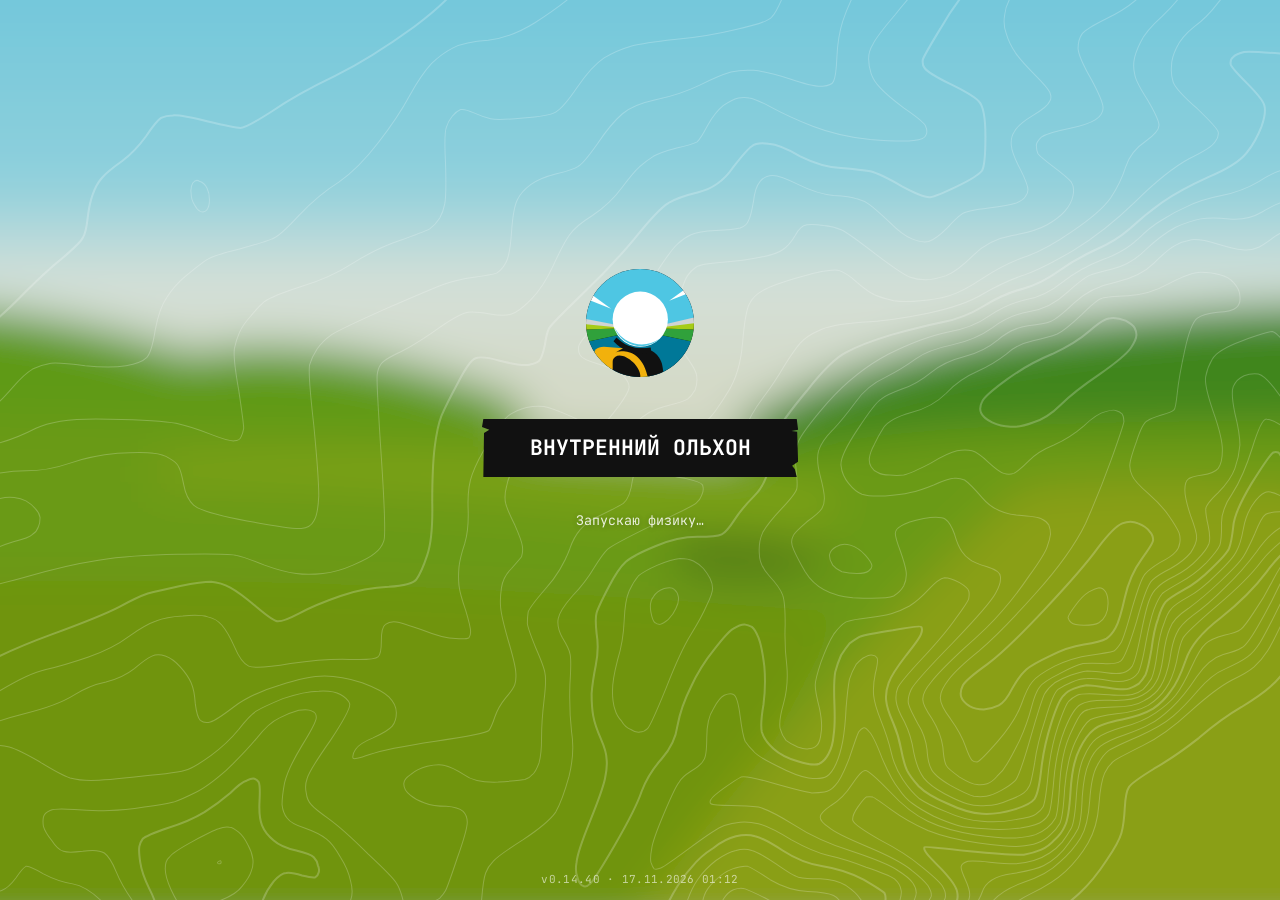
==== index.html @ 517aee53 "Сайт v0.14.40 · 17.11.2026 01:12" ====
<!DOCTYPE html>
<html lang="ru">
  <head>
    <meta charset="UTF-8" />
    <meta name="viewport" content="width=device-width, initial-scale=1.0, interactive-widget=resizes-content" />
    <title>Внутренний Ольхон</title>
    <link rel="icon" type="image/svg+xml" href="favicon.svg" />
    <link rel="manifest" href="manifest.webmanifest" />
    <link rel="apple-touch-icon" href="icons/apple-touch-icon.png" />
    <meta name="theme-color" content="#1d2a33" />
    <meta name="apple-mobile-web-app-capable" content="yes" />
    <meta name="mobile-web-app-capable" content="yes" />
    <meta name="apple-mobile-web-app-title" content="Ольхон" />
    <script type="module" crossorigin src="./assets/main-BEWv9wo5.js"></script>
    <link rel="modulepreload" crossorigin href="./assets/modulepreload-polyfill-P2Xu9kJm.js">
    <link rel="modulepreload" crossorigin href="./assets/achievements-QhnaVHcl.js">
    <link rel="modulepreload" crossorigin href="./assets/places-BtUYGuw1.js">
    <link rel="stylesheet" crossorigin href="./assets/main-DKCCTfl0.css">
  </head>
  <body>
    <div id="app"></div>
    <div id="rotate-note"><div class="phone"></div><div class="to-land">Поверните телефон</div><div class="to-port">Поверните телефон вертикально —<br>так удобнее писать<small>или коснитесь экрана, чтобы закрыть переписку</small></div></div>
    <div id="mobile-note"><div>Привет! Прости, эта история не помещается на экране телефона. Нужен компьютер.</div></div>

    <div id="labels"></div>

    <div id="hud-clock" class="panel" title="Время на острове — щелчок или T: +1 час"></div>
    <div id="hud-wind" class="panel"><span class="arr">➤</span><span class="txt"></span></div>
    <div id="hud-pois" class="panel"></div>
    <div id="hud-hint"></div>
    <div id="toast"></div>
    <canvas id="minimap" title="Миникарта: вверху — куда смотрит камера, треугольники — точки интереса. Клик — большая карта"></canvas>
    <div id="schedule">
      <div class="panel sheet">
        <button class="close" aria-label="Закрыть">×</button>
        <h2>Паром «Ольхонские ворота»</h2>
        <div class="sub">Переправа МРС (Сахюрта) — остров Ольхон</div>
        <div class="body"></div>
      </div>
    </div>
    <div id="buttons">
      <button id="btn-settings" class="round" data-tip="Настройки">
        <svg viewBox="0 0 24 24" width="21" height="21"><path fill="currentColor" d="M19.4 13a7.6 7.6 0 0 0 0-2l2-1.6-2-3.4-2.4 1a7.5 7.5 0 0 0-1.7-1L15 3.5h-4l-.4 2.5a7.5 7.5 0 0 0-1.7 1l-2.4-1-2 3.4 2 1.6a7.6 7.6 0 0 0 0 2l-2 1.6 2 3.4 2.4-1a7.5 7.5 0 0 0 1.7 1l.4 2.5h4l.4-2.5a7.5 7.5 0 0 0 1.7-1l2.4 1 2-3.4-2-1.6zM13 15.2a3.2 3.2 0 1 1 0-6.4 3.2 3.2 0 0 1 0 6.4z" transform="translate(-1 0)"/></svg>
      </button>
      <button id="btn-keys" class="round" data-tip="Управление">
        <svg viewBox="0 0 24 24" width="22" height="22" fill="currentColor"><rect x="8.6" y="4.2" width="6.8" height="6.8" rx="1.6"/><rect x="1.4" y="12.6" width="6.8" height="6.8" rx="1.6"/><rect x="8.6" y="12.6" width="6.8" height="6.8" rx="1.6"/><rect x="15.8" y="12.6" width="6.8" height="6.8" rx="1.6"/></svg>
      </button>
      <button id="btn-full" class="round" data-tip="Полный экран">
        <svg viewBox="0 0 24 24" width="20" height="20"><path fill="currentColor" d="M4 4h6v2H6v4H4V4zm10 0h6v6h-2V6h-4V4zM4 14h2v4h4v2H4v-6zm14 0h2v6h-6v-2h4v-4z"/></svg>
      </button>
      <button id="btn-sound" class="round" data-tip="Звук">
        <svg class="on" viewBox="0 0 24 24" width="22" height="22"><path fill="currentColor" d="M3 9v6h4l5 5V4L7 9H3zm13.5 3A4.5 4.5 0 0 0 14 7.97v8.05A4.5 4.5 0 0 0 16.5 12zM14 3.23v2.06a7 7 0 0 1 0 13.42v2.06A9 9 0 0 0 14 3.23z"/></svg>
        <svg class="off" viewBox="0 0 24 24" width="22" height="22"><path fill="currentColor" d="M16.5 12A4.5 4.5 0 0 0 14 7.97v2.21l2.45 2.45c.03-.2.05-.41.05-.63zM19 12c0 .94-.2 1.82-.54 2.64l1.51 1.51A8.8 8.8 0 0 0 21 12a9 9 0 0 0-7-8.77v2.06A7 7 0 0 1 19 12zM4.27 3 3 4.27 7.73 9H3v6h4l5 5v-6.73l4.25 4.25c-.67.52-1.42.93-2.25 1.18v2.06a9 9 0 0 0 3.69-1.81L19.73 21 21 19.73l-9-9L4.27 3zM12 4 9.91 6.09 12 8.18V4z"/></svg>
      </button>
    </div>

    <div id="poi-card" class="panel">
      <button class="close" aria-label="Закрыть">×</button>
      <h2></h2>
      <div class="sub"></div>
      <p></p>
    </div>

    <div id="map">
      <button class="map-close" aria-label="Закрыть карту">×</button>
      <label id="map-photos"><input type="checkbox" /><span class="box"></span>показывать фото</label>
      <form id="map-words" autocomplete="off">
        <input type="text" spellcheck="false" placeholder="три слова или название" aria-label="Три слова или название места" />
        <button type="submit" aria-label="Найти">→</button>
        <a class="real" target="_blank" rel="noopener" href="words.html" title="Найти три слова на Google Картах">↗</a>
      </form>
      <div id="map-words-msg"></div>
      <canvas id="map-canvas"></canvas>
    </div>

    <div id="help">
      <div class="head">
        <svg class="ic" viewBox="0 0 24 24" fill="currentColor"><rect x="8.6" y="4.2" width="6.8" height="6.8" rx="1.6"/><rect x="1.4" y="12.6" width="6.8" height="6.8" rx="1.6"/><rect x="8.6" y="12.6" width="6.8" height="6.8" rx="1.6"/><rect x="15.8" y="12.6" width="6.8" height="6.8" rx="1.6"/></svg>
        <b>Управление</b>
        <button class="close" aria-label="Закрыть">×</button>
      </div>
      <div class="body">
      <div class="col">
      <div class="sec">Движение</div>
        <div class="row"><span>Ехать, плыть, идти</span><span class="keys"><kbd>W</kbd><kbd>A</kbd><kbd>S</kbd><kbd>D</kbd></span></div>
        <div class="row"><span>или стрелками</span><span class="keys"><kbd>↑</kbd><kbd>←</kbd><kbd>↓</kbd><kbd>→</kbd></span></div>
        <div class="row"><span>Быстрее</span><span class="keys"><kbd>Shift</kbd></span></div>
        <div class="row"><span>Фары</span><span class="keys"><kbd>O</kbd></span></div>
        <div class="row"><span>Тормоз, пешком — прыжок</span><span class="keys"><kbd>Пробел</kbd></span></div>
        <div class="row"><span>Поставить на колёса</span><span class="keys"><kbd>R</kbd></span></div>
      <div class="sec">Транспорт</div>
        <div class="row"><span>Сменить транспорт</span><span class="keys"><kbd>Tab</kbd></span></div>
        <div class="row"><span>Лодка на воду / на берег</span><span class="keys"><kbd>E</kbd></span></div>
        <div class="row"><span>Сесть в самолёт / выйти</span><span class="keys"><kbd>E</kbd></span></div>
        <div class="row"><span>Взлёт и набор высоты</span><span class="keys"><kbd>Z</kbd></span></div>
        <div class="row"><span>Снижение</span><span class="keys"><kbd>X</kbd></span></div>
        <div class="row"><span>Руление и крен</span><span class="keys"><kbd>A</kbd><kbd>D</kbd></span></div>
      </div>
      <div class="col">
      <div class="sec">Камера</div>
        <div class="row"><span>Осмотреться</span><span class="keys"><span class="move">✥</span><svg class="mouse" viewBox="0 0 16 24"><rect x="1" y="1" width="14" height="22" rx="7"/><line x1="8" y1="1" x2="8" y2="9"/></svg></span></div>
        <div class="row"><span>Приблизить</span><span class="keys"><svg class="mouse wheel" viewBox="0 0 16 24"><rect x="1" y="1" width="14" height="22" rx="7"/><rect class="w" x="6.5" y="4" width="3" height="6" rx="1.5"/></svg></span></div>
        <div class="row"><span>Дальняя камера</span><span class="keys"><kbd>C</kbd></span></div>
        <div class="row"><span>Фотоаппарат</span><span class="keys"><kbd>P</kbd></span></div>
        <div class="row"><span>Объектив (с поднятой камерой)</span><span class="keys"><kbd>1</kbd><kbd>2</kbd><kbd>3</kbd><kbd>4</kbd></span></div>
        <div class="row"><span>Фотограф: идти, выше / ниже</span><span class="keys"><kbd>↑</kbd><kbd>↓</kbd><kbd>Z</kbd><kbd>X</kbd></span></div>
        <div class="row"><span>Сетка: обычная / трети</span><span class="keys"><kbd>9</kbd><kbd>0</kbd></span></div>
        <div class="row"><span>Снять кадр</span><span class="keys"><kbd>Enter</kbd></span></div>
        <div class="row"><span>Опустить фотоаппарат</span><span class="keys"><kbd>Esc</kbd></span></div>
      <div class="sec">Мир</div>
        <div class="row"><span>Карта острова</span><span class="keys"><kbd>M</kbd></span></div>
        <div class="row"><span>Рыбалка (у воды или с сапа)</span><span class="keys"><kbd>J</kbd></span></div>
        <div class="row"><span>Время +1 час / −1 час</span><span class="keys"><kbd>T</kbd><kbd>Shift</kbd><kbd>T</kbd></span></div>
        <div class="row"><span>Закончить мини-игру</span><span class="keys"><kbd>N</kbd></span></div>
        <div class="row"><span>Начать заново (удерживать 5 с)</span><span class="keys"><kbd>N</kbd></span></div>
        <div class="row"><span>Убрать / вернуть интерфейс</span><span class="keys"><kbd>I</kbd></span></div>
        <div class="row"><span>Полный экран</span><span class="keys"><kbd>F</kbd></span></div>
        <div class="row"><span>Звук</span><span class="keys"><kbd>L</kbd></span></div>
        <div class="row"><span>Графика</span><span class="keys"><kbd>G</kbd></span></div>
        <div class="row"><span>Эта справка</span><span class="keys"><kbd>F1</kbd></span></div>
      </div>
      </div>
    </div>

    <!-- обложка по макету автора (design/UI.sketch: «title screen», «mobile title screen 1»);
         фон — лёгкий SVG с размытием вместо растровой картинки -->
    <div id="loading">
      <svg class="cover-bg" aria-hidden="true" xmlns="http://www.w3.org/2000/svg" viewBox="0 0 1920 1080" preserveAspectRatio="xMidYMid slice">
      <defs>
      <linearGradient id="cover-sky" x1="0" y1="0" x2="0" y2="1">
      <stop offset="0" stop-color="#68c4da"/><stop offset=".25" stop-color="#8fd0dc"/><stop offset=".34" stop-color="#d4e0d8"/><stop offset=".45" stop-color="#d4d9c6"/>
      </linearGradient>
      <filter id="cover-blur" x="-10%" y="-10%" width="120%" height="120%"><feGaussianBlur stdDeviation="26"/></filter>
      </defs>
      <g filter="url(#cover-blur)">
      <rect x="-100" y="-100" width="2120" height="1280" fill="url(#cover-sky)"/>
      <g transform="translate(0,-55)">
      <path d="M-100,430 C120,400 300,440 420,480 C560,450 720,500 820,540 L820,1180 L-100,1180Z" fill="#5e9a16"/>
      <path d="M1080,560 C1250,460 1500,430 1750,420 C1850,415 1950,450 2020,480 L2020,1180 L1080,1180Z" fill="#3f861a"/>
      <path d="M-100,560 C300,540 700,580 1120,600 C1300,560 1500,560 2020,560 L2020,1180 L-100,1180Z" fill="#6a9a12"/>
      <path d="M380,600 C700,580 1000,600 1200,640 L1180,700 C900,660 600,640 380,640Z" fill="#7aa014"/>
      <path d="M1000,700 C1080,690 1150,700 1200,720 C1150,760 1060,760 1000,740Z" fill="#567f12"/>
      <path d="M-100,760 C400,740 800,760 1200,790 L1000,1180 L-100,1180Z" fill="#709410"/>
      <path d="M1420,640 C1650,620 1850,640 2020,680 L2020,1180 L940,1180 C1100,960 1260,780 1420,640Z" fill="#8a9f16"/>
      </g></g>
      </svg>
      <!-- горизонтали настоящего рельефа (tools/make_cover_topo.py из карты высот острова) -->
      <img class="cover-topo" src="cover-topo.svg" alt="" aria-hidden="true" />
      <div class="cover">
        <div class="cover-title">
          <img class="cover-logo" src="favicon.svg" alt="" />
          <div class="cover-name">
            <svg viewBox="0 0 474 87" preserveAspectRatio="none" aria-hidden="true"><polygon fill="#111" points="2,0 472,0 474,16 464,18 472.6,19.1 474,64 465,70 469,75 472,87 2,87 3,21 11,16 0,12"/></svg>
            <h1>Внутренний Ольхон</h1>
          </div>
        </div>
        <div class="cover-side">
          <div id="loading-status">Загрузка…</div>
          <nav class="cover-menu" aria-label="Меню">
            <svg class="hl" viewBox="0 0 266 45" aria-hidden="true"><polygon fill="#f2b10c" points="1,5 234,5 243,0 266,0 265.2,8.5 257,11 264.7,12.9 262,40 242,40 237,45 4,45"/><polygon fill="#f2910c" points="234,5 243,0 242,40 237,45"/></svg>
            <button data-act="play">Продолжить игру</button>
            <button data-act="new">Начать заново</button>
            <button data-act="settings">Настройки</button>
            <button data-act="help">Помощь</button>
          </nav>
        </div>
      </div>
      <div id="version"></div>
    </div>

    <div id="whiteout"></div>

  </body>
</html>
---- assets/main-DKCCTfl0.css ----
:root{--ink:#1d2a33;--paper:#faf7eee0;--accent:#d9583b;--font:"JetBrains Mono", ui-monospace, monospace}*{box-sizing:border-box}html,body{height:100%;font-family:var(--font);color:var(--ink);background:#bfd8ea;margin:0;overflow:hidden}#app canvas{display:block}#app{position:fixed;inset:0;overflow:hidden}#app canvas{width:100%!important;height:100%!important}.panel{background:var(--paper);-webkit-backdrop-filter:blur(6px);backdrop-filter:blur(6px);border-radius:14px;padding:10px 14px;position:fixed;box-shadow:0 6px 24px #14283c2e}:root{--mm:220px;--mm-left:calc(var(--mm) * .078);--mm-top:calc(var(--mm) * .067)}#hud-clock{left:0;top:var(--mm-top);min-width:calc(var(--mm) * .253);height:calc(var(--mm) * .128);padding:0 .5em 0 calc(var(--mm) * .03);box-sizing:border-box;font:800 13px var(--font);font-variant-numeric:tabular-nums;border-radius:0 999px 999px 0;align-items:center;display:flex}#hud-clock .ic{display:none}#hud-wind{left:var(--mm-left);top:calc(var(--mm-top) + var(--mm) + 8px);height:26px;font:700 12px var(--font);font-variant-numeric:tabular-nums;white-space:nowrap;pointer-events:auto;-webkit-user-select:none;user-select:none;border-radius:999px;align-items:center;gap:6px;padding:0 12px 0 8px;display:flex}#hud-wind .arr{color:#2f6f8a;font-size:13px;line-height:1;transition:transform .4s;display:inline-block}#hud-wind.strong{color:#fff;background:#c44834e0}#hud-wind.off{display:none}#hud-wind.strong .arr{color:#fff}#hud-pois{min-width:230px;font-size:13px;top:16px;right:16px}#hud-pois .title{margin-bottom:4px;font-weight:800}#hud-pois ul{margin:0;padding:0;list-style:none}#hud-pois li{justify-content:space-between;gap:14px;padding:2px 0;display:flex}#hud-pois li.visited{color:#3c8a4a}#hud-hint{color:#fff;background:#1d2a33b3;border-radius:999px;padding:6px 14px;font-size:13px;position:fixed;bottom:18px;left:50%;transform:translate(-50%)}#toast{background:var(--ink);color:#fff;opacity:0;pointer-events:none;border-radius:999px;padding:8px 16px;font-size:14px;transition:all .25s;position:fixed;bottom:14px;left:50%;transform:translate(-50%,16px)}#toast.show{opacity:1;transform:translate(-50%)}#poi-card{opacity:0;pointer-events:none;width:min(420px,100vw - 32px);transition:all .3s;bottom:60px;left:16px;transform:translateY(20px)}#poi-card.show{opacity:1;pointer-events:auto;transform:none}#poi-card h2{margin:0;font-size:22px}#poi-card .sub{color:var(--accent);margin-bottom:6px;font-size:13px;font-weight:700}#poi-card p{margin:0;font-size:14px;line-height:1.45}#poi-card .close{cursor:pointer;color:var(--ink);background:0 0;border:0;font-size:22px;position:absolute;top:6px;right:8px}#labels{pointer-events:none;position:fixed;inset:0}.label{white-space:nowrap;color:#fff;background:#1d2a33bf;border-radius:999px;padding:3px 8px;font-size:12px;font-weight:700;position:absolute;top:0;left:0}#map{z-index:60;-webkit-backdrop-filter:blur(3px);backdrop-filter:blur(3px);background:#1216109e;justify-content:center;align-items:center;display:none;position:fixed;inset:0}#map.show{display:flex}#map canvas{cursor:pointer;box-shadow:0 2px 4px #00000040,0 18px 50px #00000073}#map-photos{cursor:pointer;-webkit-user-select:none;user-select:none;font:300 15px "JetBrains Mono", var(--font);color:#3b3a28;white-space:nowrap;align-items:center;gap:.62em;display:flex;position:fixed}#map-photos input{opacity:0;pointer-events:none;position:absolute}#map-photos .box{box-sizing:border-box;border:1.5px solid #3b3a28;border-radius:2px;justify-content:center;align-items:center;width:1.05em;height:1.05em;margin-left:.6em;margin-right:.55em;display:inline-flex}#map-photos input:checked+.box:after{content:"";border:0 solid #c4532c;border-width:0 0 2px 2px;width:.55em;height:.3em;transform:translateY(-.08em)rotate(-45deg)}#map-photos:hover .box{border-color:#c4532c}.map-close{color:#eee;width:36px;height:36px;font:400 24px/1 var(--font);cursor:pointer;background:#1e241ccc;border:0;border-radius:50%;position:fixed;top:10px;right:14px}#map-words{align-items:center;gap:.4em;font-size:15px;display:flex;position:fixed}#map-words input{min-width:0;font:300 1em "JetBrains Mono", var(--font);color:#3b3a28;background:0 0;border:0;outline:none;flex:1;padding:.2em 0}#map-words input::placeholder{color:#3b3a2873}#map-words button,#map-words .real{color:#c4532c;cursor:pointer;font:500 .9em "JetBrains Mono", var(--font);background:0 0;border:1px solid #c4532c;border-radius:4px;padding:.1em .5em;line-height:1.4;text-decoration:none}#map-words button:hover,#map-words .real:hover{color:#efe5c8;background:#c4532c}#map-words-msg{color:#c4532c;font:500 13px "JetBrains Mono", var(--font);position:fixed}#map-words-msg:empty{display:none}#help,#settings{z-index:65;color:#eef0ea;font-family:var(--font);-webkit-backdrop-filter:blur(15px);backdrop-filter:blur(15px);background:#181e17e6;flex-direction:column;justify-content:center;align-items:center;font-size:clamp(12px,1.75vh,15px);display:none;position:fixed;inset:0;overflow:hidden}#help.show,#settings.show{display:flex}@media (orientation:portrait){#help,#settings{box-sizing:border-box;-webkit-overflow-scrolling:touch;justify-content:flex-start;padding:56px 20px 32px;overflow-y:auto}#help .head,#settings .head,#help .body,#settings .body{width:100%}#help .body,#settings .body{grid-template-columns:1fr}}#help .head,#settings .head{align-items:center;gap:12px;width:min(1080px,100vw - 64px);padding:0 0 1.6vh;display:flex}#help .head .ic,#settings .head .ic{opacity:.9;width:22px;height:22px}#help .head b,#settings .head b{flex:1;font-size:20px;font-weight:800}#help .head .close,#settings .head .close{color:#ffffffb3;cursor:pointer;background:0 0;border:0;padding:0 4px;font-size:28px;line-height:1;position:fixed;top:14px;right:22px}#help .head .close:hover,#settings .head .close:hover{color:#fff}#help .body,#settings .body{grid-template-columns:1fr 1fr;gap:0 72px;width:min(1080px,100vw - 64px);display:grid}#help .sec,#settings .sec{letter-spacing:.12em;text-transform:uppercase;color:#eef0ea80;margin:1.4vh 0 .3vh;font-size:11px;font-weight:800}#help .sec:not(:first-child),#settings .sec:not(:first-child){border-top:1px solid #ffffff1a;padding-top:12px}#help .row,#settings .row{justify-content:space-between;align-items:center;gap:16px;padding:.55vh 0;font-size:1em;display:flex}#help .keys{flex-shrink:0;align-items:center;gap:5px;display:flex}#help kbd{box-sizing:border-box;min-width:clamp(22px,3.4vh,30px);height:clamp(22px,3.4vh,30px);font:600 .93em var(--font);color:#fff;background:#ffffff0f;border:1px solid #ffffff4d;border-radius:8px;justify-content:center;align-items:center;padding:0 8px;display:inline-flex}#help .mouse{fill:none;stroke:#fff;stroke-width:1.4px;width:18px;height:27px}#help .mouse .w{fill:#fff;stroke:none}#help .move{opacity:.8;font-size:16px}#help .note,#settings .note{color:#eef0eaa6;margin:12px 0 0;font-size:12.5px;line-height:1.45}.muted{opacity:.6;font-size:12px}@font-face{font-family:JetBrains Mono;font-weight:300;font-display:swap;src:url(../fonts/jetbrains-mono-cyrillic-300-normal.woff2)format("woff2");unicode-range:U+301,U+400-45F,U+490-491,U+4B0-4B1,U+2116}@font-face{font-family:JetBrains Mono;font-weight:300;font-display:swap;src:url(../fonts/jetbrains-mono-latin-300-normal.woff2)format("woff2");unicode-range:U+??,U+2000-206F}@font-face{font-family:JetBrains Mono;font-weight:400;font-display:swap;src:url(../fonts/jetbrains-mono-cyrillic-400-normal.woff2)format("woff2");unicode-range:U+301,U+400-45F,U+490-491,U+4B0-4B1,U+2116}@font-face{font-family:JetBrains Mono;font-weight:400;font-display:swap;src:url(../fonts/jetbrains-mono-latin-400-normal.woff2)format("woff2");unicode-range:U+??,U+2000-206F}@font-face{font-family:JetBrains Mono;font-weight:500;font-display:swap;src:url(../fonts/jetbrains-mono-cyrillic-500-normal.woff2)format("woff2");unicode-range:U+301,U+400-45F,U+490-491,U+4B0-4B1,U+2116}@font-face{font-family:JetBrains Mono;font-weight:500;font-display:swap;src:url(../fonts/jetbrains-mono-latin-500-normal.woff2)format("woff2");unicode-range:U+??,U+2000-206F}@font-face{font-family:JetBrains Mono;font-weight:700;font-display:swap;src:url(../fonts/jetbrains-mono-cyrillic-700-normal.woff2)format("woff2");unicode-range:U+301,U+400-45F,U+490-491,U+4B0-4B1,U+2116}@font-face{font-family:JetBrains Mono;font-weight:700;font-display:swap;src:url(../fonts/jetbrains-mono-latin-700-normal.woff2)format("woff2");unicode-range:U+??,U+2000-206F}#loading{--u:max(.62px, min(.0926vh, .0521vw));z-index:10;font-family:"JetBrains Mono", var(--font);color:#fff;background:#8fcbd6;transition:opacity .6s;position:fixed;inset:0;overflow:hidden}#loading.hidden{opacity:0;pointer-events:none}#loading .cover-bg{width:100%;height:100%;position:absolute;inset:0}#loading .cover-topo{object-fit:cover;opacity:.22;pointer-events:none;width:100%;height:100%;position:absolute;inset:0}#loading .cover{flex-direction:column;justify-content:center;align-items:center;display:flex;position:absolute;inset:0}#loading .cover-title{flex-direction:column;align-items:center;display:flex}#loading .cover-logo{width:calc(162 * var(--u));height:calc(162 * var(--u));margin-bottom:calc(62 * var(--u));display:block}#loading .cover-name{width:calc(474 * var(--u));height:calc(87 * var(--u));place-items:center;display:grid;position:relative}#loading .cover-name svg{width:100%;height:100%;position:absolute;inset:0}#loading .cover-name h1{font:700 calc(32 * var(--u)) / 1 "JetBrains Mono", var(--font);letter-spacing:0;text-transform:uppercase;white-space:nowrap;margin:0;position:relative}#loading .cover-side{margin-top:calc(51 * var(--u));width:calc(266 * var(--u));min-height:calc(180 * var(--u))}#loading-status{text-align:center;font:400 calc(20 * var(--u)) "JetBrains Mono", var(--font);opacity:.85;text-shadow:0 1px 6px #00281459}#loading.ready #loading-status{display:none}#loading .cover-menu{flex-direction:column;display:none;position:relative}#loading.ready .cover-menu{display:flex}#loading .cover-menu .hl{width:calc(266 * var(--u));height:calc(45 * var(--u));pointer-events:none;transform:translateY(calc(var(--i,0) * 45 * var(--u)));transition:transform .16s ease-out;position:absolute;top:0;left:0}#loading .cover-menu button{height:calc(45 * var(--u));cursor:pointer;font:400 calc(19 * var(--u)) / 1 "JetBrains Mono", var(--font);letter-spacing:0;text-transform:uppercase;color:#fff;text-shadow:0 1px 5px #0028144d;background:0 0;border:0;outline:none;padding:0;transition:color .12s;position:relative}#loading .cover-menu button.on{color:#000;text-shadow:none}#loading .cover-menu button.off{cursor:default}#loading .cover-menu button[hidden]{display:none}#version{text-align:center;font:400 11px "JetBrains Mono", var(--font);color:#fff9;letter-spacing:.3px;position:absolute;bottom:14px;left:0;right:0}@media (orientation:landscape) and (max-height:640px){#loading{--u:max(.45px, min(.1736vh, .0781vw))}#loading .cover{padding:0 0 0 calc(65 * var(--u));flex-direction:row;justify-content:flex-start}#loading .cover-title{width:calc(578 * var(--u))}#loading .cover-side{margin:0 0 0 calc(163 * var(--u))}}#whiteout{opacity:0;pointer-events:none;z-index:20;background:#fff;transition:opacity .55s ease-in;position:fixed;inset:0}#whiteout.on{opacity:1}#whiteout.off{opacity:0;transition:opacity 1.6s ease-out}#buttons{flex-direction:column;gap:8px;display:flex;position:fixed;top:16px;right:16px}#photo-tool{flex-direction:column}.round{cursor:pointer;color:#f4f1e8;width:44px;height:44px;font-weight:900;font-family:var(--font);background:#1d2a33e0;border:0;border-radius:50%;place-items:center;display:grid;box-shadow:0 6px 18px #14283c33}.round:hover{transform:scale(1.06)}.round[data-tip]{position:relative}.round[data-tip]:after{content:attr(data-tip);color:#f4f1e8;font:700 13px var(--font);white-space:nowrap;pointer-events:none;opacity:0;background:#1d2a33eb;border-radius:8px;padding:6px 10px;transition:opacity .15s,transform .15s;position:absolute;top:50%;right:calc(100% + 10px);transform:translate(6px,-50%)}.round[data-tip]:hover:after{opacity:1;transform:translateY(-50%)}#btn-sound .off,#btn-sound.off .on{display:none}#btn-sound.off .off{display:block}#minimap{left:var(--mm-left);top:var(--mm-top);width:var(--mm);height:var(--mm);cursor:pointer;z-index:3;border-radius:50%;position:fixed;box-shadow:0 6px 24px #14283c4d}#poi-card{left:calc(var(--mm-left) + var(--mm) * 1.3 + 16px);bottom:56px}@media (max-width:900px){:root{--mm:170px}}body.touch{--u:clamp(.78px, calc(100vmin / 576), 1.25px);--mm:calc(113 * var(--u));--mm-left:calc(65 * var(--u));--mm-top:calc(30 * var(--u))}body.touch #hud-clock{font-size:calc(12 * var(--u));top:calc(14 * var(--u));min-width:calc(65 * var(--u));height:calc(30 * var(--u));padding:0 calc(8 * var(--u)) 0 calc(12 * var(--u));color:#fff;z-index:4;background:#1d2a33e0}body.touch #hud-clock:before{content:"";left:0;top:calc(-14 * var(--u));width:calc(65 * var(--u));height:calc(57 * var(--u));position:absolute}body.touch #hud-wind{left:calc(var(--mm-left) + 4 * var(--u));top:calc(var(--mm-top) + var(--mm) + 5px);gap:4px;height:22px;padding:0 9px 0 6px;font-size:11px}body.touch .photo-stack{left:calc(11 * var(--u));top:calc(66 * var(--u));width:calc(49 * var(--u));height:calc(32 * var(--u))}body.touch .photo-stack:before{content:"";left:calc(-11 * var(--u));top:calc(-9 * var(--u));width:calc(65 * var(--u));height:calc(57 * var(--u));position:absolute}body.touch #btn-camera{width:calc(58 * var(--u))!important;height:calc(58 * var(--u))!important}body.touch #btn-camera svg{width:calc(29 * var(--u));height:calc(29 * var(--u))}body.touch #btn-camera:before{content:"";left:calc(-7 * var(--u));top:calc(-9 * var(--u));width:calc(65 * var(--u));height:calc(67 * var(--u));border-radius:0;position:absolute}body.touch #buttons{top:calc(13 * var(--u));right:max(calc(12 * var(--u)), env(safe-area-inset-right));gap:calc(8 * var(--u));flex-direction:row}body.touch #photo-tool{left:max(calc(7 * var(--u)), env(safe-area-inset-left));top:calc(123 * var(--u));z-index:4;position:fixed}body.touch #buttons .round{width:calc(44 * var(--u));height:calc(44 * var(--u))}body.touch #btn-mail{order:1}body.touch #btn-full{order:2}body.touch #btn-settings{order:3}body.touch #toast{top:calc(57 * var(--u));font-size:calc(24 * var(--u));padding:calc(5 * var(--u)) calc(20 * var(--u));border-radius:calc(22 * var(--u));text-align:center;z-index:40;width:max-content;max-width:88vw;bottom:auto;transform:translate(-50%,-16px)}body.touch #toast.show{transform:translate(-50%)}#btn-full.on{color:#ffd27a}.ferry-marker{pointer-events:auto;cursor:pointer;font:800 13px var(--font);color:#fff;background:#2a5a9e;border:0;border-radius:999px;align-items:center;gap:6px;padding:5px 12px 5px 8px;display:flex;position:absolute;top:0;left:0;box-shadow:0 4px 14px #0000004d}.ferry-marker:hover{background:#3570c4}.ferry-marker .ic{font-size:16px}.ferry-marker:after{content:"";border:6px solid #0000;border-top-color:#2a5a9e;border-bottom:0;position:absolute;bottom:-6px;left:50%;transform:translate(-50%)}#schedule{-webkit-backdrop-filter:blur(3px);backdrop-filter:blur(3px);z-index:5;background:#14232d80;justify-content:center;align-items:center;display:none;position:fixed;inset:0}#schedule.show{display:flex}#schedule .sheet{max-width:min(900px,94vw);max-height:86vh;padding:18px 22px;position:relative;overflow:auto}#schedule h2{margin:0;font-size:22px}#schedule .sub{color:var(--accent);margin-bottom:8px;font-size:13px;font-weight:700}#schedule .close{cursor:pointer;color:var(--ink);background:0 0;border:0;font-size:24px;position:absolute;top:8px;right:10px}#schedule .period{margin:6px 0 10px;font-size:14px}#schedule .tbl{overflow-x:auto}#schedule table{border-collapse:collapse;font-size:13px}#schedule th{text-align:left;white-space:nowrap;padding:6px 10px 6px 0}#schedule td{text-align:center;font-variant-numeric:tabular-nums;border-radius:6px;padding:6px 7px}#schedule td.past{opacity:.4}#schedule td.next{color:#fff;background:#2a5a9e;font-weight:800}#schedule td.tp{color:#b0743a;font-size:11px;font-weight:700}#schedule td.none{opacity:.3}#schedule .notes{margin:12px 0 6px;padding-left:18px;font-size:13px}#schedule .src{opacity:.75;margin:6px 0 0;font-size:12px}#schedule a{color:#2a5a9e}#hud-hint{transition:opacity .25s;top:auto;bottom:14px}body.toasting #hud-hint,body.no-hint #hud-hint{opacity:0}body.no-info #hud-pois,body.no-info #labels .label,body.no-info #poi-card,body.no-info .ferry-marker{display:none!important}#photo-tool{align-items:center;gap:10px;display:flex;position:relative}.photo-stack{left:calc(var(--mm-left) + var(--mm) * .8);top:calc(var(--mm-top) + var(--mm) * .12);width:calc(var(--mm) * .36);height:calc(var(--mm) * .24);cursor:pointer;z-index:2;position:fixed}.photo-stack.empty{display:none}.photo-stack img{object-fit:cover;width:100%;height:100%;transform:rotate(calc(var(--i) * -13deg + 6deg)) translate(calc(var(--i) * 2px), calc(var(--i) * -3px));border-radius:2px;transition:transform .2s;position:absolute;inset:0;box-shadow:0 3px 10px #141e2859}.photo-stack:hover img{transform:rotate(calc(var(--i) * -20deg + 8deg)) translate(calc(var(--i) * 6px), calc(var(--i) * -6px))}.photo-stack img.fresh{animation:.6s ease-out print-in}@keyframes print-in{0%{opacity:0;transform:translateY(-40px)rotate(-14deg)scale(1.3)}}.photo-stack .count{background:var(--ink);color:#fff;z-index:2;border-radius:999px;padding:1px 6px;font-size:10px;font-weight:800;position:absolute;bottom:-6px;right:-6px}body.photo-mode #btn-camera{background:var(--accent);color:#fff}body.photo-mode #hud-clock,body.photo-mode #hud-wind,body.photo-mode #photo-stack,body.photo-mode #hud-pois,body.photo-mode #hud-hint,body.photo-mode #minimap,body.photo-mode #labels,body.photo-mode #poi-card,body.photo-mode .ferry-marker,body.photo-mode #buttons>button{display:none!important}body.photo-mode #buttons{z-index:31}body.touch.photo-mode #touch-sticks,body.touch .vf-free{display:none}#viewfinder{pointer-events:none;z-index:30;display:none;position:fixed;inset:0}body.photo-mode #viewfinder{animation:.25s ease-out vf-in;display:block}@keyframes vf-in{0%{opacity:0;transform:scale(1.04)}}.vf-window{aspect-ratio:1602/941;border-radius:18px;width:min(80vw,129.382vh);position:absolute;top:47%;left:50%;transform:translate(-50%,-50%);box-shadow:0 0 0 200vmax #0a0a0a,inset 0 0 70px 10px #0000008c,inset 0 0 0 2px #0009}.vf-window .c{border:2px solid #ffffffbf;width:34px;height:34px;position:absolute}.vf-window .tl{border-bottom:0;border-right:0;top:9%;left:7%}.vf-window .tr{border-bottom:0;border-left:0;top:9%;right:7%}.vf-window .bl{border-top:0;border-right:0;bottom:9%;left:7%}.vf-window .br{border-top:0;border-left:0;bottom:9%;right:7%}.vf-thirds{pointer-events:none;display:none;position:absolute;inset:0}#viewfinder.grid-thirds .vf-thirds{display:block}.vf-thirds i{background:#ffffff61;position:absolute}.vf-thirds i:first-child,.vf-thirds i:nth-child(2){width:1px;top:0;bottom:0}.vf-thirds i:first-child{left:33.333%}.vf-thirds i:nth-child(2){left:66.667%}.vf-thirds i:nth-child(3),.vf-thirds i:nth-child(4){height:1px;left:0;right:0}.vf-thirds i:nth-child(3){top:33.333%}.vf-thirds i:nth-child(4){top:66.667%}.vf-focus{border:1.5px solid #fff9;border-radius:50%;width:76px;height:76px;position:absolute;top:50%;left:50%;transform:translate(-50%,-50%)}.vf-focus span{background:linear-gradient(#0000 49%,#ffffff8c 49% 51%,#0000 51%);border:1px solid #ffffff73;border-radius:50%;width:30px;height:30px;position:absolute;top:50%;left:50%;transform:translate(-50%,-50%)}.vf-info{color:#9fe07a;text-shadow:0 0 6px #8ce664b3;letter-spacing:2px;justify-content:center;gap:22px;font:700 15px Courier New,monospace;display:flex;position:absolute;bottom:-34px;left:0;right:0}.vf-info .vf-count:before{content:"▸ "}.vf-words{color:#9fe07a;text-shadow:0 0 6px #8ce664b3;letter-spacing:1px;white-space:nowrap;font:700 15px Courier New,monospace;position:absolute;top:-34px;right:0}.vf-alt{color:#9fe07a;text-shadow:0 0 6px #8ce664b3;letter-spacing:1px;white-space:nowrap;font:700 15px Courier New,monospace;position:absolute;bottom:-34px;left:0}.vf-lenses{pointer-events:auto;flex-direction:column;gap:16px;display:flex;position:absolute;top:50%;right:calc(100% + 22px);transform:translateY(-50%)}.vf-lenses button{cursor:pointer;color:#ffffff61;background:0 0;border:0;align-items:center;gap:10px;padding:0;transition:color .15s;display:flex}.vf-lenses button:hover{color:#ffffffb3}.vf-lenses button.on{color:#fff;filter:drop-shadow(0 0 6px #ffffff59)}.vf-lenses svg{fill:currentColor;width:42px;height:42px}.vf-lenses kbd.k{margin:0;font-size:14px}.vf-hint{text-align:center;color:#ffffff8c;font-size:13px;position:absolute;bottom:18px;left:0;right:0}.vf-shutter{opacity:0;background:#000;position:absolute;inset:0}.vf-shutter.go{animation:.42s ease-out shutter}@keyframes shutter{0%,22%{opacity:1}to{opacity:0}}.vf-button{pointer-events:auto;cursor:pointer;background:radial-gradient(circle,#e8e2d4 0 45%,#b9b2a2 46%);border:5px solid #d9d4c8;border-radius:50%;width:77px;height:77px;position:absolute;top:47%;left:calc(50% + min(80vw,129.382vh)/2 + 26px);transform:translateY(-50%);box-shadow:0 4px 16px #0009}.vf-button:active{transform:translateY(-50%)scale(.92)}.vf-tog{pointer-events:auto;cursor:pointer;color:#fff9;background:#ffffff0f;border:2px solid #ffffff59;border-radius:50%;justify-content:center;align-items:center;width:48px;height:48px;padding:0;display:flex;position:absolute;left:calc(50% + min(80vw,129.382vh)/2 + 40.5px)}.vf-tog svg{width:26px;height:26px}.vf-tog.on{color:#1d2a33;background:#f2b10c;border-color:#f2b10c}.vf-free{top:calc(47% + 56.5px)}.vf-gyro{display:none;top:calc(47% - 104.5px)}body.touch .vf-gyro{display:flex}.vf-empty{color:#fff;font:800 26px var(--font);text-align:center;white-space:nowrap;background:#0a0a0ab8;border-radius:14px;padding:14px 26px;display:none;position:absolute;top:47%;left:50%;transform:translate(-50%,-50%)}.vf-empty small{opacity:.7;margin-top:6px;font-size:14px;font-weight:400;display:block}#viewfinder.empty .vf-empty{display:block}.vf-empty.shake{animation:.4s vf-shake}@keyframes vf-shake{20%,60%{transform:translate(calc(-50% - 8px),-50%)}40%,80%{transform:translate(calc(8px - 50%),-50%)}}#album{z-index:40;background:#0f1418b8;place-items:center;display:none;position:fixed;inset:0}#album.open{display:grid}.album-sheet{background:#f4efe3;border-radius:14px;width:min(920px,94vw);max-height:88vh;padding:22px 24px;position:relative;overflow:auto;box-shadow:0 20px 60px #00000073}.album-sheet h2{margin:0 0 4px}.album-sheet .sub{opacity:.7;margin-bottom:14px}.album-sheet .close{cursor:pointer;color:var(--ink);background:0 0;border:0;font-size:28px;position:absolute;top:8px;right:12px}.album-grid{grid-template-columns:repeat(auto-fill,minmax(130px,1fr));gap:12px;display:grid}.print{cursor:pointer;font:600 11px var(--font);color:var(--ink);text-align:left;background:#fffdf8;border:0;flex-direction:column;gap:4px;padding:0;display:flex;box-shadow:0 2px 8px #281e1433}.print img{aspect-ratio:3/2;object-fit:cover;width:100%;display:block}.print span{white-space:nowrap;text-overflow:ellipsis;overflow:hidden}.print:hover{transform:rotate(-1deg)scale(1.03)}.print.blank{cursor:default;aspect-ratio:3/2;opacity:.18;background:repeating-linear-gradient(90deg,#3a2b20 0 8px,#2c2019 8px 16px)}.print.blank:hover{transform:none}.album-actions{justify-content:flex-end;gap:10px;margin-top:16px;display:flex}.album-actions button,.view-actions button,.view-actions a{font:700 13px var(--font);cursor:pointer;background:var(--ink);color:#fff;border:0;border-radius:999px;padding:8px 16px;text-decoration:none}.album-actions button.confirm{background:var(--accent)}.album-view{background:#0a0c0ee6;place-items:center;display:none;position:absolute;inset:0}#album.viewing .album-view{display:grid}#album.viewing .album-sheet{display:none}.album-view figure{margin:0;transform:rotate(-.6deg);box-shadow:0 20px 60px #0009}.album-view img{aspect-ratio:3/2;width:min(84vw,111vh);display:block}.album-view .prev,.album-view .next{color:#fff;cursor:pointer;background:0 0;border:0;padding:10px 20px;font-size:56px;position:absolute;top:50%;transform:translateY(-50%)}.album-view .prev{left:10px}.album-view .next{right:10px}.view-actions{gap:10px;display:flex;position:absolute;bottom:22px}.view-actions .download{color:var(--ink);background:#f4efe3}.view-actions .onmap{color:var(--ink);background:#f4efe3;text-decoration:none}.view-actions .onmap[hidden]{display:none}#mobile-note{z-index:1000;color:#fff;text-align:center;font:700 20px/1.45 var(--font);background:#1d2a33;justify-content:center;align-items:center;padding:28px;display:none;position:fixed;inset:0}#mobile-note>div{max-width:420px}#perf-notice{z-index:60;color:#eef2f4;-webkit-backdrop-filter:blur(6px);backdrop-filter:blur(6px);background:#14181ce0;border-radius:12px;max-width:min(560px,100vw - 32px);padding:12px 40px 12px 16px;font:14px/1.4 system-ui,sans-serif;position:fixed;top:14px;left:50%;transform:translate(-50%);box-shadow:0 6px 24px #00000059}#perf-notice .head{font-weight:600}#perf-notice .close{color:#cfd8dc;cursor:pointer;background:0 0;border:0;width:28px;height:28px;font-size:22px;position:absolute;top:6px;right:8px}#perf-notice .more{color:#ffd27a;font:inherit;cursor:pointer;background:0 0;border:0;margin-top:6px;padding:0;text-decoration:underline}#perf-notice .steps{margin:8px 0 0;padding-left:20px;display:none}#perf-notice.open .steps{display:block}#perf-notice .steps li{margin:4px 0}#perf-notice code{-webkit-user-select:all;user-select:all;background:#ffffff1f;border-radius:4px;padding:0 4px}#perf-notice .gpu{opacity:.6;margin-top:8px;font-size:12px}#pause-screen{z-index:70;-webkit-backdrop-filter:blur(3px);backdrop-filter:blur(3px);cursor:pointer;color:#f2f4f5;text-shadow:0 2px 12px #0006;background:#0e141a73;flex-direction:column;justify-content:center;align-items:center;gap:10px;font-family:system-ui,sans-serif;display:none;position:fixed;inset:0}#pause-screen.show{display:flex}#pause-screen .pbtn{background:var(--ink);color:#fff;border-radius:50%;justify-content:center;align-items:center;width:96px;height:96px;display:flex;box-shadow:0 10px 40px #00000040}#pause-screen .pbtn svg{width:48px;height:48px;display:block}kbd.k{box-sizing:border-box;min-width:1.55em;height:1.55em;font:700 .88em/1 var(--font);color:inherit;background:#ffffff14;border:1px solid #ffffff73;border-radius:.42em;justify-content:center;align-items:center;margin:-.2em .08em;padding:0 .38em;display:inline-flex}kbd.k>span{text-box:trim-both cap alphabetic;display:block}#controls-hint{z-index:40;color:#eef2f4;opacity:0;pointer-events:none;-webkit-backdrop-filter:blur(6px);backdrop-filter:blur(6px);background:#14181cc7;border-radius:16px;flex-direction:column;align-items:center;gap:10px;padding:14px 20px 12px;font:14px/1.3 system-ui,sans-serif;transition:opacity .5s,transform .5s;display:flex;position:fixed;bottom:96px;left:50%;transform:translate(-50%,16px)}#controls-hint.show{opacity:1;transform:translate(-50%)}#controls-hint .keys{grid-template-rows:repeat(2,46px);grid-template-columns:repeat(3,46px);gap:6px;display:grid}#controls-hint kbd{color:#1d2328;background:#f2f0ea;border-radius:9px;justify-content:center;align-items:center;font:700 22px system-ui,sans-serif;transition:transform 80ms,box-shadow 80ms,background .2s;display:flex;box-shadow:0 4px #a9a49a,0 6px 12px #00000059}#controls-hint kbd.hit{background:#ffd27a;transform:translateY(3px);box-shadow:0 1px #a9a49a}#controls-hint .cap{opacity:.85}#hud-clock,#hud-pois,#minimap,#buttons,.photo-stack,#labels{transition:opacity .8s}body.cine #hud-clock,body.cine #hud-wind,body.cine #hud-pois,body.cine #hud-hint,body.cine #toast,body.cine #minimap,body.cine #buttons,body.cine .photo-stack,body.cine #labels{opacity:0;pointer-events:none}#minimap,#hud-clock,#photo-stack,#buttons{transition:transform .55s cubic-bezier(.6,0,.3,1)}#hud-hint,#toast{transition:transform .55s cubic-bezier(.6,0,.3,1),opacity .25s}body.ui-hidden #minimap,body.ui-hidden #hud-wind,body.ui-hidden #hud-clock,body.ui-hidden #photo-stack{transform:translateY(calc(-1 * var(--mm) * 1.6))!important}body.ui-hidden #buttons{transform:translate(140px)}body.ui-hidden #hud-hint,body.ui-hidden #toast{transform:translate(-50%,200px)!important}body.no-cursor:not(.photo-mode):not(:has(#map.show,#help.show,#settings.show,#pause-screen.show,#reset-confirm,#album.open,#schedule.show)){cursor:none!important}body.no-cursor:not(.photo-mode):not(:has(#map.show,#help.show,#settings.show,#pause-screen.show,#reset-confirm,#album.open,#schedule.show)) canvas{cursor:none!important}#reset-confirm{z-index:80;background:#0a0e0c8c;place-items:center;display:grid;position:fixed;inset:0}#reset-confirm .panel{color:#eef0ea;max-width:420px;font-family:var(--font);background:#1e241cf5;border-radius:18px;padding:22px 24px;position:static;box-shadow:0 18px 50px #0006}#reset-confirm b{font-size:20px}#reset-confirm p{opacity:.85;margin:10px 0 18px;font-size:14px;line-height:1.45}#reset-confirm .btns{justify-content:flex-end;gap:10px;display:flex}#reset-confirm button{font:700 14px var(--font);cursor:pointer;border:0;border-radius:999px;padding:9px 18px}#reset-confirm .no{color:#eef0ea;background:#ffffff1f}#reset-confirm .yes{color:#1d2a33;background:#f2b10c}#debug-info{z-index:5;pointer-events:none;color:#ffffffd1;text-shadow:0 1px 2px #000000b3;white-space:nowrap;font:500 12px/1.3 JetBrains Mono,ui-monospace,monospace;transition:transform .6s;position:fixed;bottom:10px;right:12px}body.cine #debug-info,body.photo-mode #debug-info{opacity:0}body.ui-hidden #debug-info{transform:translateY(60px)}#touch-sticks{--stick:calc(172 * var(--u));--edge:calc(33 * var(--u));z-index:25;pointer-events:none;height:0;position:fixed;inset:auto 0 0}#touch-sticks .stick{bottom:max(var(--edge), env(safe-area-inset-bottom));width:var(--stick);aspect-ratio:1;pointer-events:auto;touch-action:none;-webkit-user-select:none;user-select:none;border-radius:50%;justify-content:center;align-items:center;display:flex;position:fixed}#touch-sticks .stick .base{pointer-events:none;width:100%;height:100%;position:absolute;inset:0;overflow:visible}#touch-sticks .stick .dim{transition:stroke-opacity .15s}#touch-sticks .stick.active .dim{stroke-opacity:.32}#touch-sticks .stick.left{left:max(var(--edge), env(safe-area-inset-left))}#touch-sticks .stick .knob{aspect-ratio:1;pointer-events:none;width:39.4%}#touch-sticks .stick .knob svg{width:100%;height:100%;display:block;overflow:visible}body.cine #touch-sticks,body.ui-hidden #touch-sticks{opacity:0}body:has(#loading:not(.hidden)) #touch-sticks{display:none}body.touch #debug-info{top:10px;bottom:auto;right:50%;transform:translate(50%)}body.touch #hud-hint,body.touch .vf-hint{display:none}html,body{overscroll-behavior:none}body.touch canvas{touch-action:none}#touch-sticks{--r:max(calc(30 * var(--u)), env(safe-area-inset-right));--b:max(calc(30 * var(--u)), env(safe-area-inset-bottom))}#touch-sticks .tbtn,#touch-sticks .pk-main,#touch-sticks .pk-item{width:calc(72 * var(--u));height:calc(72 * var(--u));pointer-events:auto;touch-action:none;-webkit-user-select:none;user-select:none;box-sizing:border-box;color:#fff;font:800 calc(22 * var(--u)) var(--font);bottom:var(--b);background:#141a1e73;border-radius:50%;justify-content:center;align-items:center;transition:transform .12s,background .12s;display:flex;position:fixed;box-shadow:inset 0 0 0 2px #fff9}#touch-sticks svg{pointer-events:none}#touch-sticks .tbtn svg,#touch-sticks .pk-main svg{width:46%;height:46%}#touch-sticks .tbtn.u{right:var(--r)}#touch-sticks .veh{--x:calc(var(--r) + 86 * var(--u))}#touch-sticks .acts{--x:calc(var(--r) + 172 * var(--u))}#touch-sticks .pk-main{right:var(--x)}#touch-sticks .tbtn.active,#touch-sticks .pk-main.fired{color:#1d2a33;background:#f2b10cd9}#touch-sticks .tbtn.active,#touch-sticks .pk-main.active{transform:scale(.94)}#touch-sticks .picker.none{display:none}#touch-sticks .veh.empty .pk-main{opacity:.5}#touch-sticks .pk-item{width:calc(56 * var(--u));height:calc(56 * var(--u));right:calc(var(--x) + 8 * var(--u));bottom:calc(var(--b) + 80 * var(--u) + var(--i) * 64 * var(--u));opacity:0;visibility:hidden;pointer-events:none;transform:translateY(calc(30 * var(--u))) scale(.6);transition:opacity .14s,transform .18s cubic-bezier(.3,1.4,.5,1),visibility 0s .18s;transition-delay:calc(var(--i) * 25ms)}#touch-sticks .pk-item svg{width:50%;height:50%}#touch-sticks .picker.open .pk-item{opacity:1;visibility:visible;pointer-events:auto;transition-delay:calc(var(--i) * 25ms), calc(var(--i) * 25ms), 0s;transform:none}#touch-sticks .pk-item.sel{box-shadow:inset 0 0 0 calc(4 * var(--u)) #f2b10c}#touch-sticks .pk-item.hover{background:#f2b10c99}#touch-sticks .pk-item .cap{right:calc(100% + 10 * var(--u));padding:calc(4 * var(--u)) calc(10 * var(--u));color:#fff;font:700 calc(13 * var(--u)) var(--font);white-space:nowrap;pointer-events:none;background:#1d2a33e0;border-radius:999px;position:absolute;top:50%;transform:translateY(-50%)}body.touch #btn-keys,body.touch #btn-sound{display:none}#hud-clock{cursor:pointer;pointer-events:auto}#rotate-note{z-index:2000;color:#fff;font:700 20px/1.4 var(--font);text-align:center;background:#1d2a33;flex-direction:column;justify-content:center;align-items:center;gap:18px;display:none;position:fixed;inset:0}#rotate-note .to-port{display:none}#rotate-note .to-port small{opacity:.6;margin-top:14px;font-size:13px;font-weight:400;display:block}@media (orientation:portrait){body.touch.playing:not(.mail-open) #rotate-note{display:flex}}@media (orientation:landscape){body.touch.playing.mail-open #rotate-note{display:flex}body.touch.mail-open #rotate-note .to-land{display:none}body.touch.mail-open #rotate-note .to-port{display:block}body.touch.mail-open #rotate-note .phone{animation-direction:reverse}}#rotate-note .phone{border:4px solid #fff;border-radius:10px;width:46px;height:80px;animation:2.4s ease-in-out infinite rot}@keyframes rot{0%,25%{transform:rotate(0)}55%,to{transform:rotate(-90deg)}}#hud-clock,#buttons,#minimap,#photo-stack,#touch-sticks,body.touch{-webkit-user-select:none;user-select:none;-webkit-touch-callout:none}body.touch #controls-hint{display:none}#touch-sticks .elev{bottom:calc(var(--b) + 88 * var(--u));right:var(--r);width:calc(72 * var(--u));height:calc(200 * var(--u));border-radius:calc(36 * var(--u));pointer-events:auto;touch-action:none;padding:calc(6 * var(--u)) 0;box-sizing:border-box;background:#141a1e47;flex-direction:column;justify-content:space-between;align-items:center;display:none;position:fixed;box-shadow:inset 0 0 0 2px #ffffff8c}#touch-sticks .elev .knob{width:calc(52 * var(--u));height:calc(52 * var(--u));pointer-events:none;background:#ffffffd9;border-radius:50%;margin:0;position:absolute;top:50%;left:50%;transform:translate(-50%,-50%);box-shadow:0 2px 8px #00000059}#touch-sticks .elev .lbl{color:#ffffffb3;font:700 calc(14 * var(--u)) var(--font);pointer-events:none}#touch-sticks .elev.active{background:#141a1e6b}#touch-sticks.plane .elev{display:flex}#settings{z-index:66}#settings .row{min-height:30px;padding:.9vh 0}#settings .row label{cursor:pointer;flex:1}#settings .row small{color:#eef0ea80;margin-top:2px;font-size:.82em;display:block}#settings .chk{appearance:none;cursor:pointer;background:#ffffff0f;border:1px solid #ffffff59;border-radius:6px;flex-shrink:0;place-items:center;width:22px;height:22px;margin:0;display:inline-grid}#settings .chk:checked{background:#f2b10c;border-color:#f2b10c}#settings .chk:checked:after{content:"";border:0 solid #1d2a33;border-width:0 0 2.4px 2.4px;width:10px;height:5px;transform:translateY(-1.5px)rotate(-45deg)}#settings .chk:focus-visible,#settings .seg button:focus-visible,#settings input[type=range]:focus-visible{outline-offset:2px;outline:2px solid #fff}#settings .seg{border:1px solid #ffffff4d;border-radius:8px;flex-shrink:0;display:inline-flex;overflow:hidden}#settings .seg button{color:#eef0ea;font:600 .93em var(--font);cursor:pointer;background:#ffffff0f;border:0;padding:6px 14px}#settings .seg button+button{border-left:1px solid #ffffff4d}#settings .seg button.on{color:#1d2a33;cursor:default;background:#f2b10c}#settings .seg.locked{opacity:.5}#settings .seg.locked button{cursor:default}#settings .vol{flex-shrink:0;align-items:center;gap:12px;display:inline-flex}#settings .vol output{text-align:right;min-width:3.2em;font:600 .93em JetBrains Mono,ui-monospace,monospace}#settings input[type=range]{accent-color:#f2b10c;cursor:pointer;width:clamp(140px,22vw,240px)}#settings input[type=range]:disabled{opacity:.4;cursor:default}#settings .q-note{margin:0 0 6px}@media (max-width:760px){#settings .body{grid-template-columns:1fr}#settings{justify-content:flex-start;padding:56px 0 24px;overflow-y:auto}}body.no-debug #debug-info{display:none}body.hints-off #hud-hint,body.hints-off #controls-hint{display:none!important}#btn-mail{position:relative}#btn-mail .badge{color:#fff;min-width:18px;height:18px;font:800 11px/18px var(--font);background:#e2493b;border-radius:9px;padding:0 4px;font-style:normal;position:absolute;top:-3px;right:-3px}#mail{-webkit-backdrop-filter:blur(3px);backdrop-filter:blur(3px);z-index:6;background:#14232d80;justify-content:center;align-items:center;display:none;position:fixed;inset:0}#mail.show{display:flex}#mail .sheet{flex-direction:column;width:min(560px,94vw);max-height:86vh;padding:18px 22px;display:flex;position:relative}#mail h2{margin:0;font-size:22px}#mail .sub{color:var(--accent);margin-bottom:10px;font-size:13px;font-weight:700}#mail .close{cursor:pointer;color:var(--ink);background:0 0;border:0;font-size:24px;position:absolute;top:8px;right:10px}#mail .ann p{background:#e2a03b29;border-radius:10px;margin:0 0 8px;padding:8px 10px;font-size:14px}#mail .log{flex-direction:column;flex:1;gap:8px;min-height:120px;max-height:46vh;padding:4px 2px 10px;display:flex;overflow:auto}#mail .empty{opacity:.6;text-align:center;margin:auto;font-size:14px}#mail .m{white-space:pre-wrap;word-wrap:break-word;border-radius:12px;max-width:82%;padding:8px 11px;font-size:14px;line-height:1.35}#mail .m small{opacity:.55;margin-top:4px;font-size:11px;display:block}#mail .m.in{background:#2a5a9e24;align-self:flex-end}#mail .m.out{background:#1d2a3314;align-self:flex-start}#mail textarea{box-sizing:border-box;resize:vertical;width:100%;font:15px var(--font);color:var(--ink);background:#ffffffb3;border:1px solid #1d2a3333;border-radius:10px;padding:9px 11px}#mail .bar{align-items:center;gap:10px;margin-top:8px;display:flex}#mail .status{opacity:.7;flex:1;font-size:13px}#mail button[type=submit]{cursor:pointer;font:800 14px var(--font);color:#f4f1e8;background:#1d2a33e6;border:0;border-radius:10px;padding:9px 18px}@media (orientation:portrait){body.touch #mail .sheet{box-sizing:border-box;border-radius:0;width:100vw;height:100dvh;max-height:100dvh;padding:14px 16px}body.touch #mail .log{overscroll-behavior:contain;-webkit-overflow-scrolling:touch;flex:1 1 0;min-height:0;max-height:none}body.touch #mail .sub{padding-right:28px}}body.mail-open #touch-sticks{display:none}body.touch #mail{z-index:45}#mail .tg{margin:0 0 8px}#mail .tg-on{opacity:.8;margin:0;font-size:13px}#mail .tg-on .nick,#settings .tg-set .nick{opacity:.7}#mail .tg-off{flex-wrap:wrap;align-items:center;gap:10px;display:flex}#mail .tg-off small{opacity:.65;flex:1;min-width:180px;font-size:12px}.tg-btn{font:800 13px var(--font);color:#fff;white-space:nowrap;background:#2aa1da;border-radius:10px;padding:7px 14px;text-decoration:none;display:inline-block}.tg-btn.wait{background:#2aa1da59}#settings .tg-set button.tg-unlink{color:inherit;cursor:pointer;font:700 13px var(--font);background:0 0;border:1px solid #eef0ea4d;border-radius:8px;padding:5px 12px}
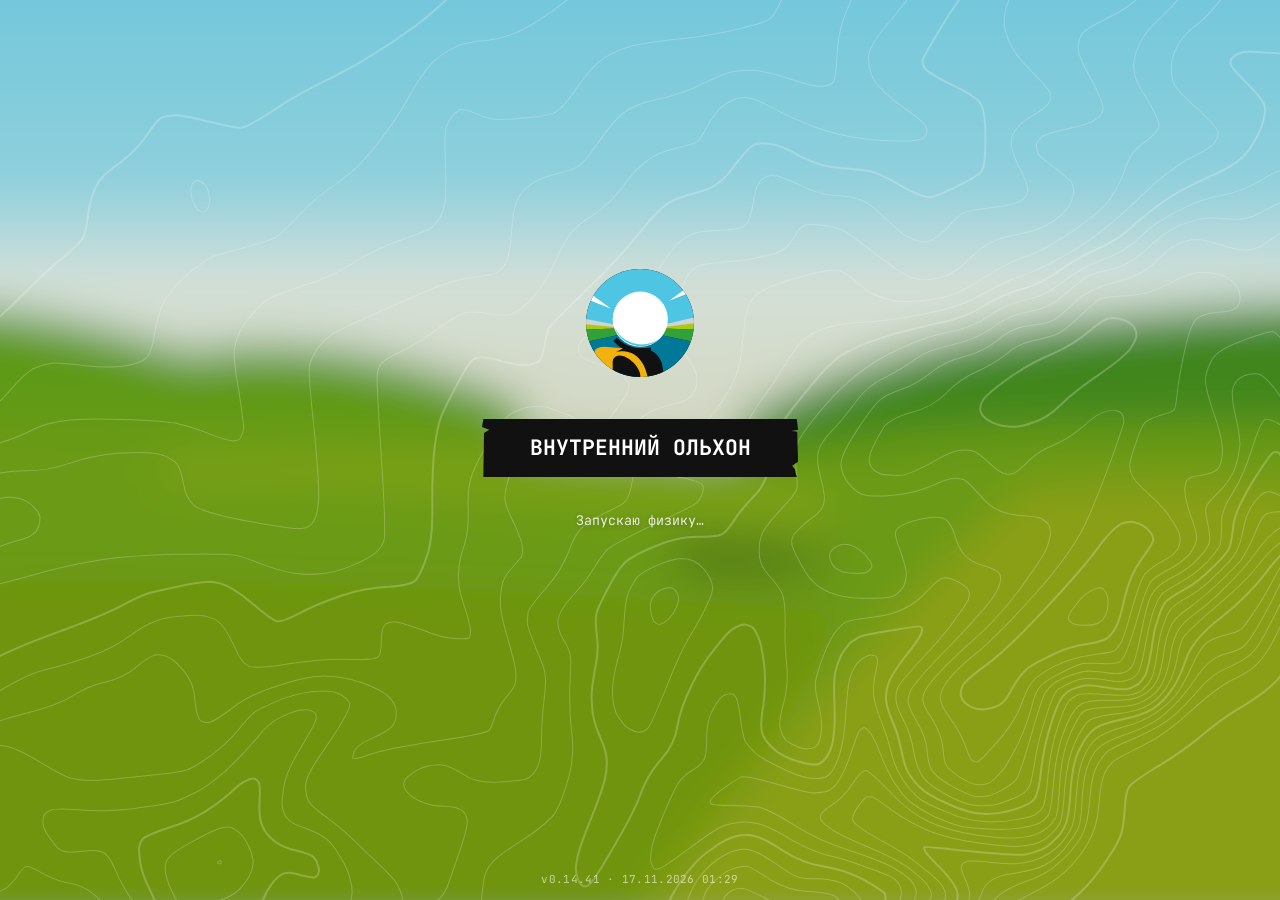
==== commit d8f9a54c: "Сайт v0.14.41 · 17.11.2026 01:29" ====
--- a/index.html
+++ b/index.html
@@ -11,7 +11,7 @@
     <meta name="apple-mobile-web-app-capable" content="yes" />
     <meta name="mobile-web-app-capable" content="yes" />
     <meta name="apple-mobile-web-app-title" content="Ольхон" />
-    <script type="module" crossorigin src="./assets/main-BEWv9wo5.js"></script>
+    <script type="module" crossorigin src="./assets/main-Csf0S5bE.js"></script>
     <link rel="modulepreload" crossorigin href="./assets/modulepreload-polyfill-P2Xu9kJm.js">
     <link rel="modulepreload" crossorigin href="./assets/achievements-QhnaVHcl.js">
     <link rel="modulepreload" crossorigin href="./assets/places-BtUYGuw1.js">
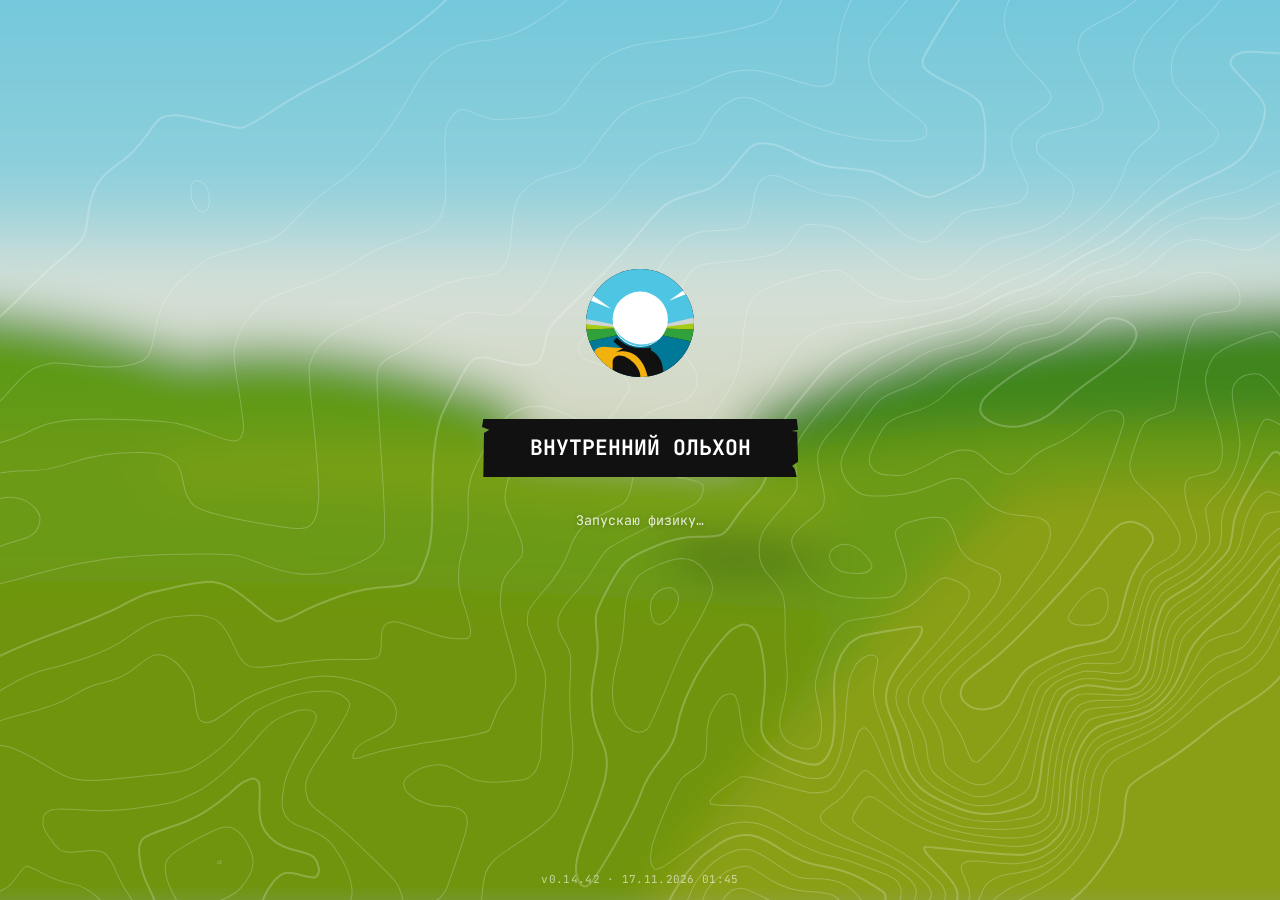
==== commit fac1f1fa: "Сайт v0.14.42 · 17.11.2026 01:45" ====
--- a/index.html
+++ b/index.html
@@ -11,7 +11,7 @@
     <meta name="apple-mobile-web-app-capable" content="yes" />
     <meta name="mobile-web-app-capable" content="yes" />
     <meta name="apple-mobile-web-app-title" content="Ольхон" />
-    <script type="module" crossorigin src="./assets/main-Csf0S5bE.js"></script>
+    <script type="module" crossorigin src="./assets/main-CaKD9MnI.js"></script>
     <link rel="modulepreload" crossorigin href="./assets/modulepreload-polyfill-P2Xu9kJm.js">
     <link rel="modulepreload" crossorigin href="./assets/achievements-QhnaVHcl.js">
     <link rel="modulepreload" crossorigin href="./assets/places-BtUYGuw1.js">
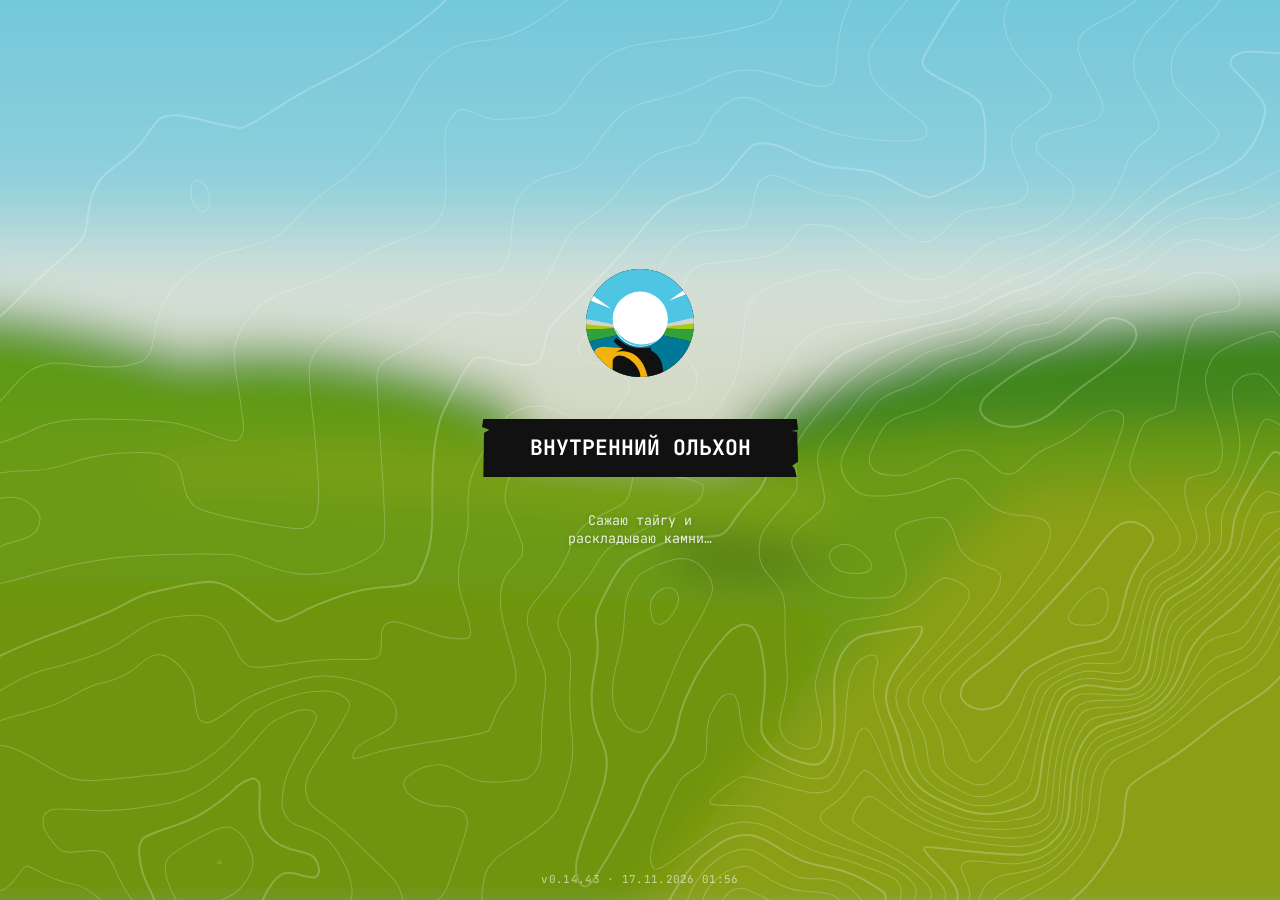
==== commit f21ef3b2: "Сайт v0.14.43 · 17.11.2026 01:56" ====
--- a/index.html
+++ b/index.html
@@ -11,7 +11,7 @@
     <meta name="apple-mobile-web-app-capable" content="yes" />
     <meta name="mobile-web-app-capable" content="yes" />
     <meta name="apple-mobile-web-app-title" content="Ольхон" />
-    <script type="module" crossorigin src="./assets/main-CaKD9MnI.js"></script>
+    <script type="module" crossorigin src="./assets/main-DEztp7-p.js"></script>
     <link rel="modulepreload" crossorigin href="./assets/modulepreload-polyfill-P2Xu9kJm.js">
     <link rel="modulepreload" crossorigin href="./assets/achievements-QhnaVHcl.js">
     <link rel="modulepreload" crossorigin href="./assets/places-BtUYGuw1.js">
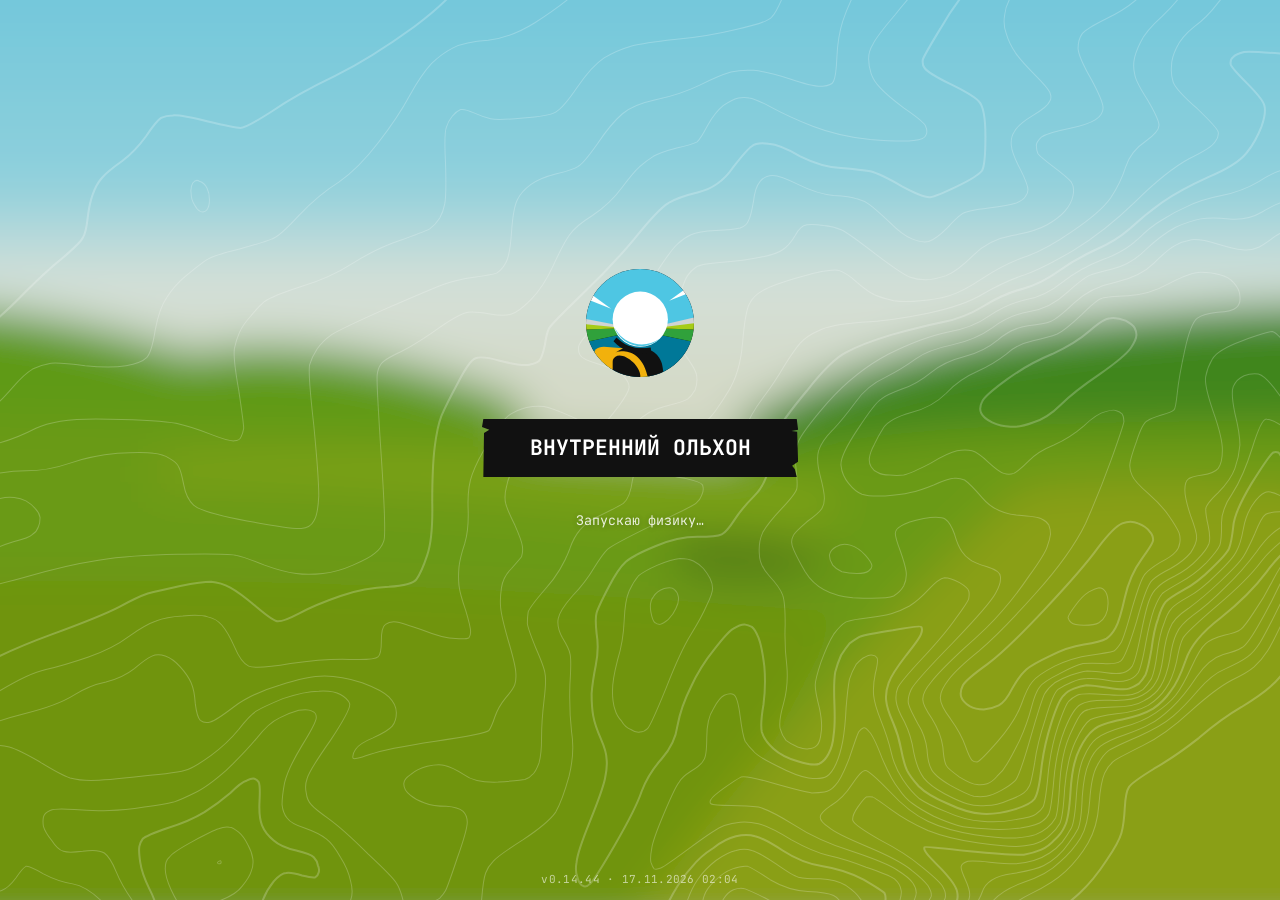
==== commit d7daaec5: "Сайт v0.14.44 · 17.11.2026 02:04" ====
--- a/index.html
+++ b/index.html
@@ -11,7 +11,7 @@
     <meta name="apple-mobile-web-app-capable" content="yes" />
     <meta name="mobile-web-app-capable" content="yes" />
     <meta name="apple-mobile-web-app-title" content="Ольхон" />
-    <script type="module" crossorigin src="./assets/main-DEztp7-p.js"></script>
+    <script type="module" crossorigin src="./assets/main-DiRQ5_6g.js"></script>
     <link rel="modulepreload" crossorigin href="./assets/modulepreload-polyfill-P2Xu9kJm.js">
     <link rel="modulepreload" crossorigin href="./assets/achievements-QhnaVHcl.js">
     <link rel="modulepreload" crossorigin href="./assets/places-BtUYGuw1.js">
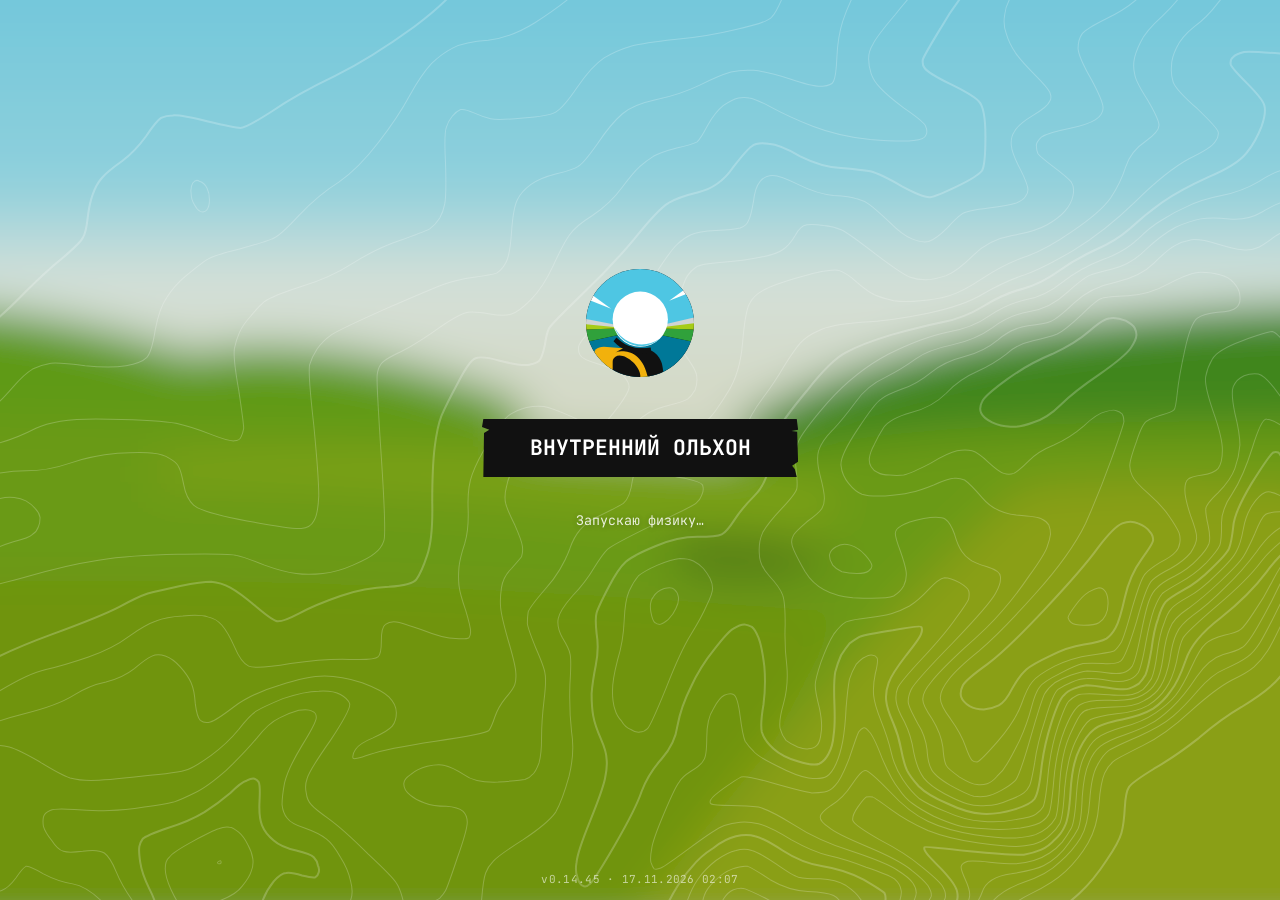
==== commit 02681082: "Сайт v0.14.45 · 17.11.2026 02:07" ====
--- a/index.html
+++ b/index.html
@@ -11,7 +11,7 @@
     <meta name="apple-mobile-web-app-capable" content="yes" />
     <meta name="mobile-web-app-capable" content="yes" />
     <meta name="apple-mobile-web-app-title" content="Ольхон" />
-    <script type="module" crossorigin src="./assets/main-DiRQ5_6g.js"></script>
+    <script type="module" crossorigin src="./assets/main-uBxwNcYj.js"></script>
     <link rel="modulepreload" crossorigin href="./assets/modulepreload-polyfill-P2Xu9kJm.js">
     <link rel="modulepreload" crossorigin href="./assets/achievements-QhnaVHcl.js">
     <link rel="modulepreload" crossorigin href="./assets/places-BtUYGuw1.js">
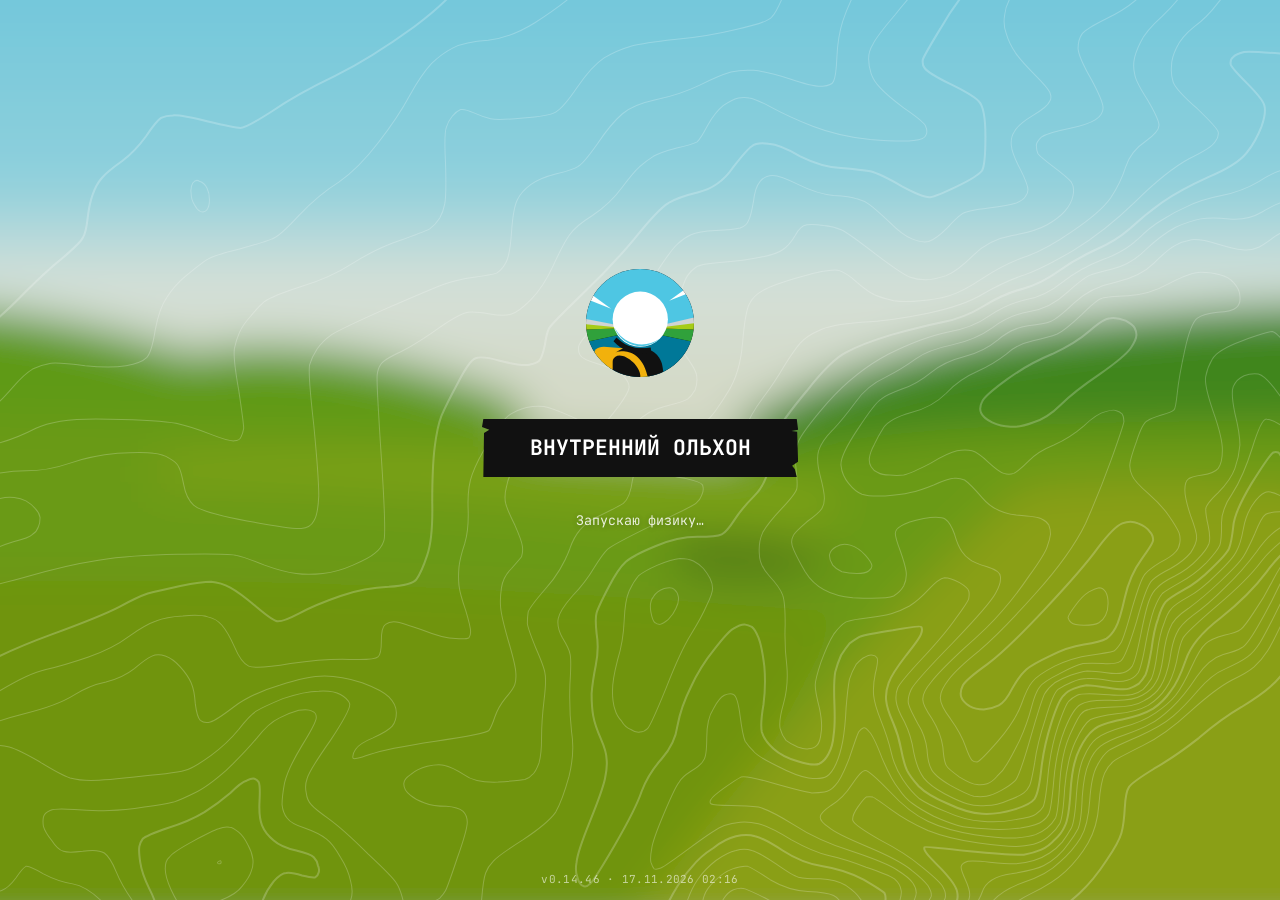
==== commit 2a9f6344: "Сайт v0.14.46 · 17.11.2026 02:16" ====
--- a/index.html
+++ b/index.html
@@ -11,11 +11,11 @@
     <meta name="apple-mobile-web-app-capable" content="yes" />
     <meta name="mobile-web-app-capable" content="yes" />
     <meta name="apple-mobile-web-app-title" content="Ольхон" />
-    <script type="module" crossorigin src="./assets/main-uBxwNcYj.js"></script>
+    <script type="module" crossorigin src="./assets/main-Bd9semkj.js"></script>
     <link rel="modulepreload" crossorigin href="./assets/modulepreload-polyfill-P2Xu9kJm.js">
-    <link rel="modulepreload" crossorigin href="./assets/achievements-QhnaVHcl.js">
+    <link rel="modulepreload" crossorigin href="./assets/achievements-CbVIl-pT.js">
     <link rel="modulepreload" crossorigin href="./assets/places-BtUYGuw1.js">
-    <link rel="stylesheet" crossorigin href="./assets/main-DKCCTfl0.css">
+    <link rel="stylesheet" crossorigin href="./assets/main-CbKjM9KF.css">
   </head>
   <body>
     <div id="app"></div>
--- a/assets/main-CbKjM9KF.css
+++ b/assets/main-CbKjM9KF.css
@@ -0,0 +1 @@
+:root{--ink:#1d2a33;--paper:#faf7eee0;--accent:#d9583b;--font:"JetBrains Mono", ui-monospace, monospace}*{box-sizing:border-box}html,body{height:100%;font-family:var(--font);color:var(--ink);background:#bfd8ea;margin:0;overflow:hidden}#app canvas{display:block}#app{position:fixed;inset:0;overflow:hidden}#app canvas{width:100%!important;height:100%!important}.panel{background:var(--paper);-webkit-backdrop-filter:blur(6px);backdrop-filter:blur(6px);border-radius:14px;padding:10px 14px;position:fixed;box-shadow:0 6px 24px #14283c2e}:root{--mm:220px;--mm-left:calc(var(--mm) * .078);--mm-top:calc(var(--mm) * .067)}#hud-clock{left:0;top:var(--mm-top);min-width:calc(var(--mm) * .253);height:calc(var(--mm) * .128);padding:0 .5em 0 calc(var(--mm) * .03);box-sizing:border-box;font:800 13px var(--font);font-variant-numeric:tabular-nums;border-radius:0 999px 999px 0;align-items:center;display:flex}#hud-clock .ic{display:none}#hud-wind{left:var(--mm-left);top:calc(var(--mm-top) + var(--mm) + 8px);height:26px;font:700 12px var(--font);font-variant-numeric:tabular-nums;white-space:nowrap;pointer-events:auto;-webkit-user-select:none;user-select:none;border-radius:999px;align-items:center;gap:6px;padding:0 12px 0 8px;display:flex}#hud-wind .arr{color:#2f6f8a;font-size:13px;line-height:1;transition:transform .4s;display:inline-block}#hud-wind.strong{color:#fff;background:#c44834e0}#hud-wind.off{display:none}#hud-wind.strong .arr{color:#fff}#hud-pois{min-width:230px;font-size:13px;top:16px;right:16px}#hud-pois .title{margin-bottom:4px;font-weight:800}#hud-pois ul{margin:0;padding:0;list-style:none}#hud-pois li{justify-content:space-between;gap:14px;padding:2px 0;display:flex}#hud-pois li.visited{color:#3c8a4a}#hud-hint{color:#fff;background:#1d2a33b3;border-radius:999px;padding:6px 14px;font-size:13px;position:fixed;bottom:18px;left:50%;transform:translate(-50%)}#toast{background:var(--ink);color:#fff;opacity:0;pointer-events:none;border-radius:999px;padding:8px 16px;font-size:14px;transition:all .25s;position:fixed;bottom:14px;left:50%;transform:translate(-50%,16px)}#toast.show{opacity:1;transform:translate(-50%)}#poi-card{opacity:0;pointer-events:none;width:min(420px,100vw - 32px);transition:all .3s;bottom:60px;left:16px;transform:translateY(20px)}#poi-card.show{opacity:1;pointer-events:auto;transform:none}#poi-card h2{margin:0;font-size:22px}#poi-card .sub{color:var(--accent);margin-bottom:6px;font-size:13px;font-weight:700}#poi-card p{margin:0;font-size:14px;line-height:1.45}#poi-card .close{cursor:pointer;color:var(--ink);background:0 0;border:0;font-size:22px;position:absolute;top:6px;right:8px}#labels{pointer-events:none;position:fixed;inset:0}.label{white-space:nowrap;color:#fff;background:#1d2a33bf;border-radius:999px;padding:3px 8px;font-size:12px;font-weight:700;position:absolute;top:0;left:0}#map{z-index:60;-webkit-backdrop-filter:blur(3px);backdrop-filter:blur(3px);background:#1216109e;justify-content:center;align-items:center;display:none;position:fixed;inset:0}#map.show{display:flex}#map canvas{cursor:pointer;box-shadow:0 2px 4px #00000040,0 18px 50px #00000073}#map-photos{cursor:pointer;-webkit-user-select:none;user-select:none;font:300 15px "JetBrains Mono", var(--font);color:#3b3a28;white-space:nowrap;align-items:center;gap:.62em;display:flex;position:fixed}#map-photos input{opacity:0;pointer-events:none;position:absolute}#map-photos .box{box-sizing:border-box;border:1.5px solid #3b3a28;border-radius:2px;justify-content:center;align-items:center;width:1.05em;height:1.05em;margin-left:.6em;margin-right:.55em;display:inline-flex}#map-photos input:checked+.box:after{content:"";border:0 solid #c4532c;border-width:0 0 2px 2px;width:.55em;height:.3em;transform:translateY(-.08em)rotate(-45deg)}#map-photos:hover .box{border-color:#c4532c}.map-close{color:#eee;width:36px;height:36px;font:400 24px/1 var(--font);cursor:pointer;background:#1e241ccc;border:0;border-radius:50%;position:fixed;top:10px;right:14px}#map-words{align-items:center;gap:.4em;font-size:15px;display:flex;position:fixed}#map-words input{min-width:0;font:300 1em "JetBrains Mono", var(--font);color:#3b3a28;background:0 0;border:0;outline:none;flex:1;padding:.2em 0}#map-words input::placeholder{color:#3b3a2873}#map-words button,#map-words .real{color:#c4532c;cursor:pointer;font:500 .9em "JetBrains Mono", var(--font);background:0 0;border:1px solid #c4532c;border-radius:4px;padding:.1em .5em;line-height:1.4;text-decoration:none}#map-words button:hover,#map-words .real:hover{color:#efe5c8;background:#c4532c}#map-words-msg{color:#c4532c;font:500 13px "JetBrains Mono", var(--font);position:fixed}#map-words-msg:empty{display:none}#help,#settings{z-index:65;color:#eef0ea;font-family:var(--font);-webkit-backdrop-filter:blur(15px);backdrop-filter:blur(15px);background:#181e17e6;flex-direction:column;justify-content:center;align-items:center;font-size:clamp(12px,1.75vh,15px);display:none;position:fixed;inset:0;overflow:hidden}#help.show,#settings.show{display:flex}@media (orientation:portrait){#help,#settings{box-sizing:border-box;-webkit-overflow-scrolling:touch;justify-content:flex-start;padding:56px 20px 32px;overflow-y:auto}#help .head,#settings .head,#help .body,#settings .body{width:100%}#help .body,#settings .body{grid-template-columns:1fr}}#help .head,#settings .head{align-items:center;gap:12px;width:min(1080px,100vw - 64px);padding:0 0 1.6vh;display:flex}#help .head .ic,#settings .head .ic{opacity:.9;width:22px;height:22px}#help .head b,#settings .head b{flex:1;font-size:20px;font-weight:800}#help .head .close,#settings .head .close{color:#ffffffb3;cursor:pointer;background:0 0;border:0;padding:0 4px;font-size:28px;line-height:1;position:fixed;top:14px;right:22px}#help .head .close:hover,#settings .head .close:hover{color:#fff}#help .body,#settings .body{grid-template-columns:1fr 1fr;gap:0 72px;width:min(1080px,100vw - 64px);display:grid}#help .sec,#settings .sec{letter-spacing:.12em;text-transform:uppercase;color:#eef0ea80;margin:1.4vh 0 .3vh;font-size:11px;font-weight:800}#help .sec:not(:first-child),#settings .sec:not(:first-child){border-top:1px solid #ffffff1a;padding-top:12px}#help .row,#settings .row{justify-content:space-between;align-items:center;gap:16px;padding:.55vh 0;font-size:1em;display:flex}#help .keys{flex-shrink:0;align-items:center;gap:5px;display:flex}#help kbd{box-sizing:border-box;min-width:clamp(22px,3.4vh,30px);height:clamp(22px,3.4vh,30px);font:600 .93em var(--font);color:#fff;background:#ffffff0f;border:1px solid #ffffff4d;border-radius:8px;justify-content:center;align-items:center;padding:0 8px;display:inline-flex}#help .mouse{fill:none;stroke:#fff;stroke-width:1.4px;width:18px;height:27px}#help .mouse .w{fill:#fff;stroke:none}#help .move{opacity:.8;font-size:16px}#help .note,#settings .note{color:#eef0eaa6;margin:12px 0 0;font-size:12.5px;line-height:1.45}.muted{opacity:.6;font-size:12px}@font-face{font-family:JetBrains Mono;font-weight:300;font-display:swap;src:url(../fonts/jetbrains-mono-cyrillic-300-normal.woff2)format("woff2");unicode-range:U+301,U+400-45F,U+490-491,U+4B0-4B1,U+2116}@font-face{font-family:JetBrains Mono;font-weight:300;font-display:swap;src:url(../fonts/jetbrains-mono-latin-300-normal.woff2)format("woff2");unicode-range:U+??,U+2000-206F}@font-face{font-family:JetBrains Mono;font-weight:400;font-display:swap;src:url(../fonts/jetbrains-mono-cyrillic-400-normal.woff2)format("woff2");unicode-range:U+301,U+400-45F,U+490-491,U+4B0-4B1,U+2116}@font-face{font-family:JetBrains Mono;font-weight:400;font-display:swap;src:url(../fonts/jetbrains-mono-latin-400-normal.woff2)format("woff2");unicode-range:U+??,U+2000-206F}@font-face{font-family:JetBrains Mono;font-weight:500;font-display:swap;src:url(../fonts/jetbrains-mono-cyrillic-500-normal.woff2)format("woff2");unicode-range:U+301,U+400-45F,U+490-491,U+4B0-4B1,U+2116}@font-face{font-family:JetBrains Mono;font-weight:500;font-display:swap;src:url(../fonts/jetbrains-mono-latin-500-normal.woff2)format("woff2");unicode-range:U+??,U+2000-206F}@font-face{font-family:JetBrains Mono;font-weight:700;font-display:swap;src:url(../fonts/jetbrains-mono-cyrillic-700-normal.woff2)format("woff2");unicode-range:U+301,U+400-45F,U+490-491,U+4B0-4B1,U+2116}@font-face{font-family:JetBrains Mono;font-weight:700;font-display:swap;src:url(../fonts/jetbrains-mono-latin-700-normal.woff2)format("woff2");unicode-range:U+??,U+2000-206F}#loading{--u:max(.62px, min(.0926vh, .0521vw));z-index:10;font-family:"JetBrains Mono", var(--font);color:#fff;background:#8fcbd6;transition:opacity .6s;position:fixed;inset:0;overflow:hidden}#loading.hidden{opacity:0;pointer-events:none}#loading .cover-bg{width:100%;height:100%;position:absolute;inset:0}#loading .cover-topo{object-fit:cover;opacity:.22;pointer-events:none;width:100%;height:100%;position:absolute;inset:0}#loading .cover{flex-direction:column;justify-content:center;align-items:center;display:flex;position:absolute;inset:0}#loading .cover-title{flex-direction:column;align-items:center;display:flex}#loading .cover-logo{width:calc(162 * var(--u));height:calc(162 * var(--u));margin-bottom:calc(62 * var(--u));display:block}#loading .cover-name{width:calc(474 * var(--u));height:calc(87 * var(--u));place-items:center;display:grid;position:relative}#loading .cover-name svg{width:100%;height:100%;position:absolute;inset:0}#loading .cover-name h1{font:700 calc(32 * var(--u)) / 1 "JetBrains Mono", var(--font);letter-spacing:0;text-transform:uppercase;white-space:nowrap;margin:0;position:relative}#loading .cover-side{margin-top:calc(51 * var(--u));width:calc(266 * var(--u));min-height:calc(180 * var(--u))}#loading-status{text-align:center;font:400 calc(20 * var(--u)) "JetBrains Mono", var(--font);opacity:.85;text-shadow:0 1px 6px #00281459}#loading.ready #loading-status{display:none}#loading .cover-menu{flex-direction:column;display:none;position:relative}#loading.ready .cover-menu{display:flex}#loading .cover-menu .hl{width:calc(266 * var(--u));height:calc(45 * var(--u));pointer-events:none;transform:translateY(calc(var(--i,0) * 45 * var(--u)));transition:transform .16s ease-out;position:absolute;top:0;left:0}#loading .cover-menu button{height:calc(45 * var(--u));cursor:pointer;font:400 calc(19 * var(--u)) / 1 "JetBrains Mono", var(--font);letter-spacing:0;text-transform:uppercase;color:#fff;text-shadow:0 1px 5px #0028144d;background:0 0;border:0;outline:none;padding:0;transition:color .12s;position:relative}#loading .cover-menu button.on{color:#000;text-shadow:none}#loading .cover-menu button.off{cursor:default}#loading .cover-menu button[hidden]{display:none}#version{text-align:center;font:400 11px "JetBrains Mono", var(--font);color:#fff9;letter-spacing:.3px;position:absolute;bottom:14px;left:0;right:0}@media (orientation:landscape) and (max-height:640px){#loading{--u:max(.45px, min(.1736vh, .0781vw))}#loading .cover{padding:0 0 0 calc(65 * var(--u));flex-direction:row;justify-content:flex-start}#loading .cover-title{width:calc(578 * var(--u))}#loading .cover-side{margin:0 0 0 calc(163 * var(--u))}}#whiteout{opacity:0;pointer-events:none;z-index:20;background:#fff;transition:opacity .55s ease-in;position:fixed;inset:0}#whiteout.on{opacity:1}#whiteout.off{opacity:0;transition:opacity 1.6s ease-out}#buttons{flex-direction:column;gap:8px;display:flex;position:fixed;top:16px;right:16px}#photo-tool{flex-direction:column}.round{cursor:pointer;color:#f4f1e8;width:44px;height:44px;font-weight:900;font-family:var(--font);background:#1d2a33e0;border:0;border-radius:50%;place-items:center;display:grid;box-shadow:0 6px 18px #14283c33}.round:hover{transform:scale(1.06)}.round[data-tip]{position:relative}.round[data-tip]:after{content:attr(data-tip);color:#f4f1e8;font:700 13px var(--font);white-space:nowrap;pointer-events:none;opacity:0;background:#1d2a33eb;border-radius:8px;padding:6px 10px;transition:opacity .15s,transform .15s;position:absolute;top:50%;right:calc(100% + 10px);transform:translate(6px,-50%)}.round[data-tip]:hover:after{opacity:1;transform:translateY(-50%)}#btn-sound .off,#btn-sound.off .on{display:none}#btn-sound.off .off{display:block}#minimap{left:var(--mm-left);top:var(--mm-top);width:var(--mm);height:var(--mm);cursor:pointer;z-index:3;border-radius:50%;position:fixed;box-shadow:0 6px 24px #14283c4d}#poi-card{left:calc(var(--mm-left) + var(--mm) * 1.3 + 16px);bottom:56px}@media (max-width:900px){:root{--mm:170px}}body.touch{--u:clamp(.78px, calc(100vmin / 576), 1.25px);--mm:calc(113 * var(--u));--mm-left:calc(65 * var(--u));--mm-top:calc(30 * var(--u))}body.touch #hud-clock{font-size:calc(12 * var(--u));top:calc(14 * var(--u));min-width:calc(65 * var(--u));height:calc(30 * var(--u));padding:0 calc(8 * var(--u)) 0 calc(12 * var(--u));color:#fff;z-index:4;background:#1d2a33e0}body.touch #hud-clock:before{content:"";left:0;top:calc(-14 * var(--u));width:calc(65 * var(--u));height:calc(57 * var(--u));position:absolute}body.touch #hud-wind{left:calc(var(--mm-left) + 4 * var(--u));top:calc(var(--mm-top) + var(--mm) + 5px);gap:4px;height:22px;padding:0 9px 0 6px;font-size:11px}body.touch .photo-stack{left:calc(11 * var(--u));top:calc(66 * var(--u));width:calc(49 * var(--u));height:calc(32 * var(--u))}body.touch .photo-stack:before{content:"";left:calc(-11 * var(--u));top:calc(-9 * var(--u));width:calc(65 * var(--u));height:calc(57 * var(--u));position:absolute}body.touch #btn-camera{width:calc(58 * var(--u))!important;height:calc(58 * var(--u))!important}body.touch #btn-camera svg{width:calc(29 * var(--u));height:calc(29 * var(--u))}body.touch #btn-camera:before{content:"";left:calc(-7 * var(--u));top:calc(-9 * var(--u));width:calc(65 * var(--u));height:calc(67 * var(--u));border-radius:0;position:absolute}body.touch #buttons{top:calc(13 * var(--u));right:max(calc(12 * var(--u)), env(safe-area-inset-right));gap:calc(8 * var(--u));flex-direction:row}body.touch #photo-tool{left:max(calc(7 * var(--u)), env(safe-area-inset-left));top:calc(123 * var(--u));z-index:4;position:fixed}body.touch #buttons .round{width:calc(44 * var(--u));height:calc(44 * var(--u))}body.touch #btn-mail{order:1}body.touch #btn-full{order:2}body.touch #btn-settings{order:3}body.touch #toast{top:calc(57 * var(--u));font-size:calc(24 * var(--u));padding:calc(5 * var(--u)) calc(20 * var(--u));border-radius:calc(22 * var(--u));text-align:center;z-index:40;width:max-content;max-width:88vw;bottom:auto;transform:translate(-50%,-16px)}body.touch #toast.show{transform:translate(-50%)}#btn-full.on{color:#ffd27a}.ferry-marker{pointer-events:auto;cursor:pointer;font:800 13px var(--font);color:#fff;background:#2a5a9e;border:0;border-radius:999px;align-items:center;gap:6px;padding:5px 12px 5px 8px;display:flex;position:absolute;top:0;left:0;box-shadow:0 4px 14px #0000004d}.ferry-marker:hover{background:#3570c4}.ferry-marker .ic{font-size:16px}.ferry-marker:after{content:"";border:6px solid #0000;border-top-color:#2a5a9e;border-bottom:0;position:absolute;bottom:-6px;left:50%;transform:translate(-50%)}#schedule{-webkit-backdrop-filter:blur(3px);backdrop-filter:blur(3px);z-index:5;background:#14232d80;justify-content:center;align-items:center;display:none;position:fixed;inset:0}#schedule.show{display:flex}#schedule .sheet{max-width:min(900px,94vw);max-height:86vh;padding:18px 22px;position:relative;overflow:auto}#schedule h2{margin:0;font-size:22px}#schedule .sub{color:var(--accent);margin-bottom:8px;font-size:13px;font-weight:700}#schedule .close{cursor:pointer;color:var(--ink);background:0 0;border:0;font-size:24px;position:absolute;top:8px;right:10px}#schedule .period{margin:6px 0 10px;font-size:14px}#schedule .tbl{overflow-x:auto}#schedule table{border-collapse:collapse;font-size:13px}#schedule th{text-align:left;white-space:nowrap;padding:6px 10px 6px 0}#schedule td{text-align:center;font-variant-numeric:tabular-nums;border-radius:6px;padding:6px 7px}#schedule td.past{opacity:.4}#schedule td.next{color:#fff;background:#2a5a9e;font-weight:800}#schedule td.tp{color:#b0743a;font-size:11px;font-weight:700}#schedule td.none{opacity:.3}#schedule .notes{margin:12px 0 6px;padding-left:18px;font-size:13px}#schedule .src{opacity:.75;margin:6px 0 0;font-size:12px}#schedule a{color:#2a5a9e}#hud-hint{transition:opacity .25s;top:auto;bottom:14px}body.toasting #hud-hint,body.no-hint #hud-hint{opacity:0}body.no-info #hud-pois,body.no-info #labels .label,body.no-info #poi-card,body.no-info .ferry-marker{display:none!important}#photo-tool{align-items:center;gap:10px;display:flex;position:relative}.photo-stack{left:calc(var(--mm-left) + var(--mm) * .8);top:calc(var(--mm-top) + var(--mm) * .12);width:calc(var(--mm) * .36);height:calc(var(--mm) * .24);cursor:pointer;z-index:2;position:fixed}.photo-stack.empty{display:none}.photo-stack img{object-fit:cover;width:100%;height:100%;transform:rotate(calc(var(--i) * -13deg + 6deg)) translate(calc(var(--i) * 2px), calc(var(--i) * -3px));border-radius:2px;transition:transform .2s;position:absolute;inset:0;box-shadow:0 3px 10px #141e2859}.photo-stack:hover img{transform:rotate(calc(var(--i) * -20deg + 8deg)) translate(calc(var(--i) * 6px), calc(var(--i) * -6px))}.photo-stack img.fresh{animation:.6s ease-out print-in}@keyframes print-in{0%{opacity:0;transform:translateY(-40px)rotate(-14deg)scale(1.3)}}.photo-stack .count{background:var(--ink);color:#fff;z-index:2;border-radius:999px;padding:1px 6px;font-size:10px;font-weight:800;position:absolute;bottom:-6px;right:-6px}body.photo-mode #btn-camera{background:var(--accent);color:#fff}body.photo-mode #hud-clock,body.photo-mode #hud-wind,body.photo-mode #photo-stack,body.photo-mode #hud-pois,body.photo-mode #hud-hint,body.photo-mode #minimap,body.photo-mode #labels,body.photo-mode #poi-card,body.photo-mode .ferry-marker,body.photo-mode #buttons>button{display:none!important}body.photo-mode #buttons{z-index:31}body.touch.photo-mode #touch-sticks,body.touch .vf-free{display:none}#viewfinder{pointer-events:none;z-index:30;display:none;position:fixed;inset:0}body.photo-mode #viewfinder{animation:.25s ease-out vf-in;display:block}@keyframes vf-in{0%{opacity:0;transform:scale(1.04)}}.vf-window{aspect-ratio:1602/941;border-radius:18px;width:min(80vw,129.382vh);position:absolute;top:47%;left:50%;transform:translate(-50%,-50%);box-shadow:0 0 0 200vmax #0a0a0a,inset 0 0 70px 10px #0000008c,inset 0 0 0 2px #0009}.vf-window .c{border:2px solid #ffffffbf;width:34px;height:34px;position:absolute}.vf-window .tl{border-bottom:0;border-right:0;top:9%;left:7%}.vf-window .tr{border-bottom:0;border-left:0;top:9%;right:7%}.vf-window .bl{border-top:0;border-right:0;bottom:9%;left:7%}.vf-window .br{border-top:0;border-left:0;bottom:9%;right:7%}.vf-thirds{pointer-events:none;display:none;position:absolute;inset:0}#viewfinder.grid-thirds .vf-thirds{display:block}.vf-thirds i{background:#ffffff61;position:absolute}.vf-thirds i:first-child,.vf-thirds i:nth-child(2){width:1px;top:0;bottom:0}.vf-thirds i:first-child{left:33.333%}.vf-thirds i:nth-child(2){left:66.667%}.vf-thirds i:nth-child(3),.vf-thirds i:nth-child(4){height:1px;left:0;right:0}.vf-thirds i:nth-child(3){top:33.333%}.vf-thirds i:nth-child(4){top:66.667%}.vf-focus{border:1.5px solid #fff9;border-radius:50%;width:76px;height:76px;position:absolute;top:50%;left:50%;transform:translate(-50%,-50%)}.vf-focus span{background:linear-gradient(#0000 49%,#ffffff8c 49% 51%,#0000 51%);border:1px solid #ffffff73;border-radius:50%;width:30px;height:30px;position:absolute;top:50%;left:50%;transform:translate(-50%,-50%)}.vf-info{color:#9fe07a;text-shadow:0 0 6px #8ce664b3;letter-spacing:2px;justify-content:center;gap:22px;font:700 15px Courier New,monospace;display:flex;position:absolute;bottom:-34px;left:0;right:0}.vf-info .vf-count:before{content:"▸ "}.vf-words{color:#9fe07a;text-shadow:0 0 6px #8ce664b3;letter-spacing:1px;white-space:nowrap;font:700 15px Courier New,monospace;position:absolute;top:-34px;right:0}.vf-alt{color:#9fe07a;text-shadow:0 0 6px #8ce664b3;letter-spacing:1px;white-space:nowrap;font:700 15px Courier New,monospace;position:absolute;bottom:-34px;left:0}.vf-lenses{pointer-events:auto;flex-direction:column;gap:16px;display:flex;position:absolute;top:50%;right:calc(100% + 22px);transform:translateY(-50%)}.vf-lenses button{cursor:pointer;color:#ffffff61;background:0 0;border:0;align-items:center;gap:10px;padding:0;transition:color .15s;display:flex}.vf-lenses button:hover{color:#ffffffb3}.vf-lenses button.on{color:#fff;filter:drop-shadow(0 0 6px #ffffff59)}.vf-lenses svg{fill:currentColor;width:42px;height:42px}.vf-lenses kbd.k{margin:0;font-size:14px}.vf-hint{text-align:center;color:#ffffff8c;font-size:13px;position:absolute;bottom:18px;left:0;right:0}.vf-shutter{opacity:0;background:#000;position:absolute;inset:0}.vf-shutter.go{animation:.42s ease-out shutter}@keyframes shutter{0%,22%{opacity:1}to{opacity:0}}.vf-button{pointer-events:auto;cursor:pointer;background:radial-gradient(circle,#e8e2d4 0 45%,#b9b2a2 46%);border:5px solid #d9d4c8;border-radius:50%;width:77px;height:77px;position:absolute;top:47%;left:calc(50% + min(80vw,129.382vh)/2 + 26px);transform:translateY(-50%);box-shadow:0 4px 16px #0009}.vf-button:active{transform:translateY(-50%)scale(.92)}.vf-tog{pointer-events:auto;cursor:pointer;color:#fff9;background:#ffffff0f;border:2px solid #ffffff59;border-radius:50%;justify-content:center;align-items:center;width:48px;height:48px;padding:0;display:flex;position:absolute;left:calc(50% + min(80vw,129.382vh)/2 + 40.5px)}.vf-tog svg{width:26px;height:26px}.vf-tog.on{color:#1d2a33;background:#f2b10c;border-color:#f2b10c}.vf-free{top:calc(47% + 56.5px)}.vf-gyro{display:none;top:calc(47% - 104.5px)}body.touch .vf-gyro{display:flex}.vf-empty{color:#fff;font:800 26px var(--font);text-align:center;white-space:nowrap;background:#0a0a0ab8;border-radius:14px;padding:14px 26px;display:none;position:absolute;top:47%;left:50%;transform:translate(-50%,-50%)}.vf-empty small{opacity:.7;margin-top:6px;font-size:14px;font-weight:400;display:block}#viewfinder.empty .vf-empty{display:block}.vf-empty.shake{animation:.4s vf-shake}@keyframes vf-shake{20%,60%{transform:translate(calc(-50% - 8px),-50%)}40%,80%{transform:translate(calc(8px - 50%),-50%)}}#album{z-index:40;background:#0f1418b8;place-items:center;display:none;position:fixed;inset:0}#album.open{display:grid}.album-sheet{background:#f4efe3;border-radius:14px;width:min(920px,94vw);max-height:88vh;padding:22px 24px;position:relative;overflow:auto;box-shadow:0 20px 60px #00000073}.album-sheet h2{margin:0 0 4px}.album-sheet .sub{opacity:.7;margin-bottom:14px}.album-sheet .close{cursor:pointer;color:var(--ink);background:0 0;border:0;font-size:28px;position:absolute;top:8px;right:12px}.album-grid{grid-template-columns:repeat(auto-fill,minmax(130px,1fr));gap:12px;display:grid}.print{cursor:pointer;font:600 11px var(--font);color:var(--ink);text-align:left;background:#fffdf8;border:0;flex-direction:column;gap:4px;padding:0;display:flex;box-shadow:0 2px 8px #281e1433}.print img{aspect-ratio:3/2;object-fit:cover;width:100%;display:block}.print span{white-space:nowrap;text-overflow:ellipsis;overflow:hidden}.print:hover{transform:rotate(-1deg)scale(1.03)}.print.blank{cursor:default;aspect-ratio:3/2;opacity:.18;background:repeating-linear-gradient(90deg,#3a2b20 0 8px,#2c2019 8px 16px)}.print.blank:hover{transform:none}.album-actions{justify-content:flex-end;gap:10px;margin-top:16px;display:flex}.album-actions button,.view-actions button,.view-actions a{font:700 13px var(--font);cursor:pointer;background:var(--ink);color:#fff;border:0;border-radius:999px;padding:8px 16px;text-decoration:none}.album-actions button.confirm{background:var(--accent)}.album-view{background:#0a0c0ee6;place-items:center;display:none;position:absolute;inset:0}#album.viewing .album-view{display:grid}#album.viewing .album-sheet{display:none}.album-view figure{margin:0;transform:rotate(-.6deg);box-shadow:0 20px 60px #0009}.album-view img{aspect-ratio:3/2;width:min(84vw,111vh);display:block}.album-view .prev,.album-view .next{color:#fff;cursor:pointer;background:0 0;border:0;padding:10px 20px;font-size:56px;position:absolute;top:50%;transform:translateY(-50%)}.album-view .prev{left:10px}.album-view .next{right:10px}.view-actions{gap:10px;display:flex;position:absolute;bottom:22px}.view-actions .download{color:var(--ink);background:#f4efe3}.view-actions .onmap{color:var(--ink);background:#f4efe3;text-decoration:none}.view-actions .onmap[hidden]{display:none}#mobile-note{z-index:1000;color:#fff;text-align:center;font:700 20px/1.45 var(--font);background:#1d2a33;justify-content:center;align-items:center;padding:28px;display:none;position:fixed;inset:0}#mobile-note>div{max-width:420px}#perf-notice{z-index:60;color:#eef2f4;-webkit-backdrop-filter:blur(6px);backdrop-filter:blur(6px);background:#14181ce0;border-radius:12px;max-width:min(560px,100vw - 32px);padding:12px 40px 12px 16px;font:14px/1.4 system-ui,sans-serif;position:fixed;top:14px;left:50%;transform:translate(-50%);box-shadow:0 6px 24px #00000059}#perf-notice .head{font-weight:600}#perf-notice .close{color:#cfd8dc;cursor:pointer;background:0 0;border:0;width:28px;height:28px;font-size:22px;position:absolute;top:6px;right:8px}#perf-notice .more{color:#ffd27a;font:inherit;cursor:pointer;background:0 0;border:0;margin-top:6px;padding:0;text-decoration:underline}#perf-notice .steps{margin:8px 0 0;padding-left:20px;display:none}#perf-notice.open .steps{display:block}#perf-notice .steps li{margin:4px 0}#perf-notice code{-webkit-user-select:all;user-select:all;background:#ffffff1f;border-radius:4px;padding:0 4px}#perf-notice .gpu{opacity:.6;margin-top:8px;font-size:12px}#pause-screen{z-index:70;-webkit-backdrop-filter:blur(3px);backdrop-filter:blur(3px);cursor:pointer;color:#f2f4f5;text-shadow:0 2px 12px #0006;background:#0e141a73;flex-direction:column;justify-content:center;align-items:center;gap:10px;font-family:system-ui,sans-serif;display:none;position:fixed;inset:0}#pause-screen.show{display:flex}#pause-screen .pbtn{background:var(--ink);color:#fff;border-radius:50%;justify-content:center;align-items:center;width:96px;height:96px;display:flex;box-shadow:0 10px 40px #00000040}#pause-screen .pbtn svg{width:48px;height:48px;display:block}kbd.k{box-sizing:border-box;min-width:1.55em;height:1.55em;font:700 .88em/1 var(--font);color:inherit;background:#ffffff14;border:1px solid #ffffff73;border-radius:.42em;justify-content:center;align-items:center;margin:-.2em .08em;padding:0 .38em;display:inline-flex}kbd.k>span{text-box:trim-both cap alphabetic;display:block}#controls-hint{z-index:40;color:#eef2f4;opacity:0;pointer-events:none;-webkit-backdrop-filter:blur(6px);backdrop-filter:blur(6px);background:#14181cc7;border-radius:16px;flex-direction:column;align-items:center;gap:10px;padding:14px 20px 12px;font:14px/1.3 system-ui,sans-serif;transition:opacity .5s,transform .5s;display:flex;position:fixed;bottom:96px;left:50%;transform:translate(-50%,16px)}#controls-hint.show{opacity:1;transform:translate(-50%)}#controls-hint .keys{grid-template-rows:repeat(2,46px);grid-template-columns:repeat(3,46px);gap:6px;display:grid}#controls-hint kbd{color:#1d2328;background:#f2f0ea;border-radius:9px;justify-content:center;align-items:center;font:700 22px system-ui,sans-serif;transition:transform 80ms,box-shadow 80ms,background .2s;display:flex;box-shadow:0 4px #a9a49a,0 6px 12px #00000059}#controls-hint kbd.hit{background:#ffd27a;transform:translateY(3px);box-shadow:0 1px #a9a49a}#controls-hint .cap{opacity:.85}#hud-clock,#hud-pois,#minimap,#buttons,.photo-stack,#labels{transition:opacity .8s}body.cine #hud-clock,body.cine #hud-wind,body.cine #hud-pois,body.cine #hud-hint,body.cine #toast,body.cine #minimap,body.cine #buttons,body.cine .photo-stack,body.cine #labels{opacity:0;pointer-events:none}#minimap,#hud-clock,#photo-stack,#buttons{transition:transform .55s cubic-bezier(.6,0,.3,1)}#hud-hint,#toast{transition:transform .55s cubic-bezier(.6,0,.3,1),opacity .25s}body.ui-hidden #minimap,body.ui-hidden #hud-wind,body.ui-hidden #hud-clock,body.ui-hidden #photo-stack{transform:translateY(calc(-1 * var(--mm) * 1.6))!important}body.ui-hidden #buttons{transform:translate(140px)}body.ui-hidden #hud-hint,body.ui-hidden #toast{transform:translate(-50%,200px)!important}body.no-cursor:not(.photo-mode):not(:has(#map.show,#help.show,#settings.show,#pause-screen.show,#reset-confirm,#album.open,#schedule.show)){cursor:none!important}body.no-cursor:not(.photo-mode):not(:has(#map.show,#help.show,#settings.show,#pause-screen.show,#reset-confirm,#album.open,#schedule.show)) canvas{cursor:none!important}#reset-confirm{z-index:80;background:#0a0e0c8c;place-items:center;display:grid;position:fixed;inset:0}#reset-confirm .panel{color:#eef0ea;max-width:420px;font-family:var(--font);background:#1e241cf5;border-radius:18px;padding:22px 24px;position:static;box-shadow:0 18px 50px #0006}#reset-confirm b{font-size:20px}#reset-confirm p{opacity:.85;margin:10px 0 18px;font-size:14px;line-height:1.45}#reset-confirm .btns{justify-content:flex-end;gap:10px;display:flex}#reset-confirm button{font:700 14px var(--font);cursor:pointer;border:0;border-radius:999px;padding:9px 18px}#reset-confirm .no{color:#eef0ea;background:#ffffff1f}#reset-confirm .yes{color:#1d2a33;background:#f2b10c}#debug-info{z-index:5;pointer-events:none;color:#ffffffd1;text-shadow:0 1px 2px #000000b3;white-space:nowrap;font:500 12px/1.3 JetBrains Mono,ui-monospace,monospace;transition:transform .6s;position:fixed;bottom:10px;right:12px}body.cine #debug-info,body.photo-mode #debug-info{opacity:0}body.ui-hidden #debug-info{transform:translateY(60px)}#touch-sticks{--stick:calc(172 * var(--u));--edge:calc(33 * var(--u));z-index:25;pointer-events:none;height:0;position:fixed;inset:auto 0 0}#touch-sticks .stick{bottom:max(var(--edge), env(safe-area-inset-bottom));width:var(--stick);aspect-ratio:1;pointer-events:auto;touch-action:none;-webkit-user-select:none;user-select:none;border-radius:50%;justify-content:center;align-items:center;display:flex;position:fixed}#touch-sticks .stick .base{pointer-events:none;width:100%;height:100%;position:absolute;inset:0;overflow:visible}#touch-sticks .stick .dim{transition:stroke-opacity .15s}#touch-sticks .stick.active .dim{stroke-opacity:.32}#touch-sticks .stick.left{left:max(var(--edge), env(safe-area-inset-left))}#touch-sticks .stick .knob{aspect-ratio:1;pointer-events:none;width:39.4%}#touch-sticks .stick .knob svg{width:100%;height:100%;display:block;overflow:visible}body.cine #touch-sticks,body.ui-hidden #touch-sticks{opacity:0}body:has(#loading:not(.hidden)) #touch-sticks{display:none}body.touch #debug-info{top:10px;bottom:auto;right:50%;transform:translate(50%)}body.touch #hud-hint,body.touch .vf-hint{display:none}html,body{overscroll-behavior:none}body.touch canvas{touch-action:none}#touch-sticks{--r:max(calc(30 * var(--u)), env(safe-area-inset-right));--b:max(calc(30 * var(--u)), env(safe-area-inset-bottom))}#touch-sticks .tbtn,#touch-sticks .pk-main,#touch-sticks .pk-item{width:calc(72 * var(--u));height:calc(72 * var(--u));pointer-events:auto;touch-action:none;-webkit-user-select:none;user-select:none;box-sizing:border-box;color:#fff;font:800 calc(22 * var(--u)) var(--font);bottom:var(--b);background:#141a1e73;border-radius:50%;justify-content:center;align-items:center;transition:transform .12s,background .12s;display:flex;position:fixed;box-shadow:inset 0 0 0 2px #fff9}#touch-sticks svg{pointer-events:none}#touch-sticks .tbtn svg,#touch-sticks .pk-main svg{width:46%;height:46%}#touch-sticks .tbtn.u{right:var(--r)}#touch-sticks .veh{--x:calc(var(--r) + 86 * var(--u))}#touch-sticks .acts{--x:calc(var(--r) + 172 * var(--u))}#touch-sticks .pk-main{right:var(--x)}#touch-sticks .tbtn.active,#touch-sticks .pk-main.fired{color:#1d2a33;background:#f2b10cd9}#touch-sticks .tbtn.active,#touch-sticks .pk-main.active{transform:scale(.94)}#touch-sticks .picker.none{display:none}#touch-sticks .veh.empty .pk-main{opacity:.5}#touch-sticks .pk-item{width:calc(56 * var(--u));height:calc(56 * var(--u));right:calc(var(--x) + 8 * var(--u));bottom:calc(var(--b) + 80 * var(--u) + var(--i) * 64 * var(--u));opacity:0;visibility:hidden;pointer-events:none;transform:translateY(calc(30 * var(--u))) scale(.6);transition:opacity .14s,transform .18s cubic-bezier(.3,1.4,.5,1),visibility 0s .18s;transition-delay:calc(var(--i) * 25ms)}#touch-sticks .pk-item svg{width:50%;height:50%}#touch-sticks .picker.open .pk-item{opacity:1;visibility:visible;pointer-events:auto;transition-delay:calc(var(--i) * 25ms), calc(var(--i) * 25ms), 0s;transform:none}#touch-sticks .pk-item.sel{box-shadow:inset 0 0 0 calc(4 * var(--u)) #f2b10c}#touch-sticks .pk-item.hover{background:#f2b10c99}#touch-sticks .pk-item .cap{right:calc(100% + 10 * var(--u));padding:calc(4 * var(--u)) calc(10 * var(--u));color:#fff;font:700 calc(13 * var(--u)) var(--font);white-space:nowrap;pointer-events:none;background:#1d2a33e0;border-radius:999px;position:absolute;top:50%;transform:translateY(-50%)}body.touch #btn-keys,body.touch #btn-sound{display:none}#hud-clock{cursor:pointer;pointer-events:auto}#rotate-note{z-index:2000;color:#fff;font:700 20px/1.4 var(--font);text-align:center;background:#1d2a33;flex-direction:column;justify-content:center;align-items:center;gap:18px;display:none;position:fixed;inset:0}#rotate-note .to-port{display:none}#rotate-note .to-port small{opacity:.6;margin-top:14px;font-size:13px;font-weight:400;display:block}@media (orientation:portrait){body.touch.playing:not(.mail-open) #rotate-note{display:flex}}@media (orientation:landscape){body.touch.playing.mail-open #rotate-note{display:flex}body.touch.mail-open #rotate-note .to-land{display:none}body.touch.mail-open #rotate-note .to-port{display:block}body.touch.mail-open #rotate-note .phone{animation-direction:reverse}}#rotate-note .phone{border:4px solid #fff;border-radius:10px;width:46px;height:80px;animation:2.4s ease-in-out infinite rot}@keyframes rot{0%,25%{transform:rotate(0)}55%,to{transform:rotate(-90deg)}}#hud-clock,#buttons,#minimap,#photo-stack,#touch-sticks,body.touch{-webkit-user-select:none;user-select:none;-webkit-touch-callout:none}body.touch #controls-hint{display:none}#touch-sticks .elev{bottom:calc(var(--b) + 88 * var(--u));right:var(--r);width:calc(72 * var(--u));height:calc(200 * var(--u));border-radius:calc(36 * var(--u));pointer-events:auto;touch-action:none;padding:calc(6 * var(--u)) 0;box-sizing:border-box;background:#141a1e47;flex-direction:column;justify-content:space-between;align-items:center;display:none;position:fixed;box-shadow:inset 0 0 0 2px #ffffff8c}#touch-sticks .elev .knob{width:calc(52 * var(--u));height:calc(52 * var(--u));pointer-events:none;background:#ffffffd9;border-radius:50%;margin:0;position:absolute;top:50%;left:50%;transform:translate(-50%,-50%);box-shadow:0 2px 8px #00000059}#touch-sticks .elev .lbl{color:#ffffffb3;font:700 calc(14 * var(--u)) var(--font);pointer-events:none}#touch-sticks .elev.active{background:#141a1e6b}#touch-sticks.plane .elev{display:flex}#settings{z-index:66}#settings .row{min-height:30px;padding:.9vh 0}#settings .row label{cursor:pointer;flex:1}#settings .row small{color:#eef0ea80;margin-top:2px;font-size:.82em;display:block}#settings .chk{appearance:none;cursor:pointer;background:#ffffff0f;border:1px solid #ffffff59;border-radius:6px;flex-shrink:0;place-items:center;width:22px;height:22px;margin:0;display:inline-grid}#settings .chk:checked{background:#f2b10c;border-color:#f2b10c}#settings .chk:checked:after{content:"";border:0 solid #1d2a33;border-width:0 0 2.4px 2.4px;width:10px;height:5px;transform:translateY(-1.5px)rotate(-45deg)}#settings .chk:focus-visible,#settings .seg button:focus-visible,#settings input[type=range]:focus-visible{outline-offset:2px;outline:2px solid #fff}#settings .seg{border:1px solid #ffffff4d;border-radius:8px;flex-shrink:0;display:inline-flex;overflow:hidden}#settings .seg button{color:#eef0ea;font:600 .93em var(--font);cursor:pointer;background:#ffffff0f;border:0;padding:6px 14px}#settings .seg button+button{border-left:1px solid #ffffff4d}#settings .seg button.on{color:#1d2a33;cursor:default;background:#f2b10c}#settings .seg.locked{opacity:.5}#settings .seg.locked button{cursor:default}#settings .vol{flex-shrink:0;align-items:center;gap:12px;display:inline-flex}#settings .vol output{text-align:right;min-width:3.2em;font:600 .93em JetBrains Mono,ui-monospace,monospace}#settings input[type=range]{accent-color:#f2b10c;cursor:pointer;width:clamp(140px,22vw,240px)}#settings input[type=range]:disabled{opacity:.4;cursor:default}#settings .q-note{margin:0 0 6px}@media (max-width:760px){#settings .body{grid-template-columns:1fr}#settings{justify-content:flex-start;padding:56px 0 24px;overflow-y:auto}}body.no-debug #debug-info{display:none}body.hints-off #hud-hint,body.hints-off #controls-hint{display:none!important}#btn-mail{position:relative}#btn-mail .badge{color:#fff;min-width:18px;height:18px;font:800 11px/18px var(--font);background:#e2493b;border-radius:9px;padding:0 4px;font-style:normal;position:absolute;top:-3px;right:-3px}#mail{-webkit-backdrop-filter:blur(3px);backdrop-filter:blur(3px);z-index:6;background:#14232d80;justify-content:center;align-items:center;display:none;position:fixed;inset:0}#mail.show{display:flex}#mail .sheet{flex-direction:column;width:min(560px,94vw);max-height:86vh;padding:18px 22px;display:flex;position:relative}#mail h2{margin:0;font-size:22px}#mail .sub{color:var(--accent);margin-bottom:10px;font-size:13px;font-weight:700}#mail .close{cursor:pointer;color:var(--ink);background:0 0;border:0;font-size:24px;position:absolute;top:8px;right:10px}#mail .ann p{background:#e2a03b29;border-radius:10px;margin:0 0 8px;padding:8px 10px;font-size:14px}#mail .log{flex-direction:column;flex:1;gap:8px;min-height:120px;max-height:46vh;padding:4px 2px 10px;display:flex;overflow:auto}#mail .empty{opacity:.6;text-align:center;margin:auto;font-size:14px}#mail .m{white-space:pre-wrap;word-wrap:break-word;border-radius:12px;max-width:82%;padding:8px 11px;font-size:14px;line-height:1.35}#mail .m small{opacity:.55;margin-top:4px;font-size:11px;display:block}#mail .m.in{background:#2a5a9e24;align-self:flex-end}#mail .m.out{background:#1d2a3314;align-self:flex-start}#mail textarea{box-sizing:border-box;resize:vertical;width:100%;font:15px var(--font);color:var(--ink);background:#ffffffb3;border:1px solid #1d2a3333;border-radius:10px;padding:9px 11px}#mail .bar{align-items:center;gap:10px;margin-top:8px;display:flex}#mail .status{opacity:.7;flex:1;font-size:13px}#mail button[type=submit]{cursor:pointer;font:800 14px var(--font);color:#f4f1e8;background:#1d2a33e6;border:0;border-radius:10px;padding:9px 18px}@media (orientation:portrait){body.touch #mail .sheet{box-sizing:border-box;border-radius:0;width:100vw;height:100dvh;max-height:100dvh;padding:14px 16px}body.touch #mail .log{overscroll-behavior:contain;-webkit-overflow-scrolling:touch;flex:1 1 0;min-height:0;max-height:none}body.touch #mail .sub{padding-right:28px}}body.mail-open #touch-sticks{display:none}body.touch #mail{z-index:45}#mail .tg{margin:0 0 8px}#mail .tg-on{opacity:.8;margin:0;font-size:13px}#mail .tg-on .nick,#settings .tg-set .nick{opacity:.7}#mail .tg-off{flex-wrap:wrap;align-items:center;gap:10px;display:flex}#mail .tg-off small{opacity:.65;flex:1;min-width:180px;font-size:12px}.tg-btn{font:800 13px var(--font);color:#fff;white-space:nowrap;background:#2aa1da;border-radius:10px;padding:7px 14px;text-decoration:none;display:inline-block}.tg-btn.wait{background:#2aa1da59}#settings .tg-set button.tg-unlink{color:inherit;cursor:pointer;font:700 13px var(--font);background:0 0;border:1px solid #eef0ea4d;border-radius:8px;padding:5px 12px}#lens-drops{pointer-events:none;z-index:3;position:fixed;inset:0;overflow:hidden}#lens-drops i{will-change:transform;-webkit-backdrop-filter:blur(2.5px)brightness(1.14)saturate(1.15);background:linear-gradient(155deg,#ffffff6b,#ffffff0f 42%,#0a283c24);display:none;position:absolute;top:0;left:0}body.photo-mode #lens-drops{display:none}
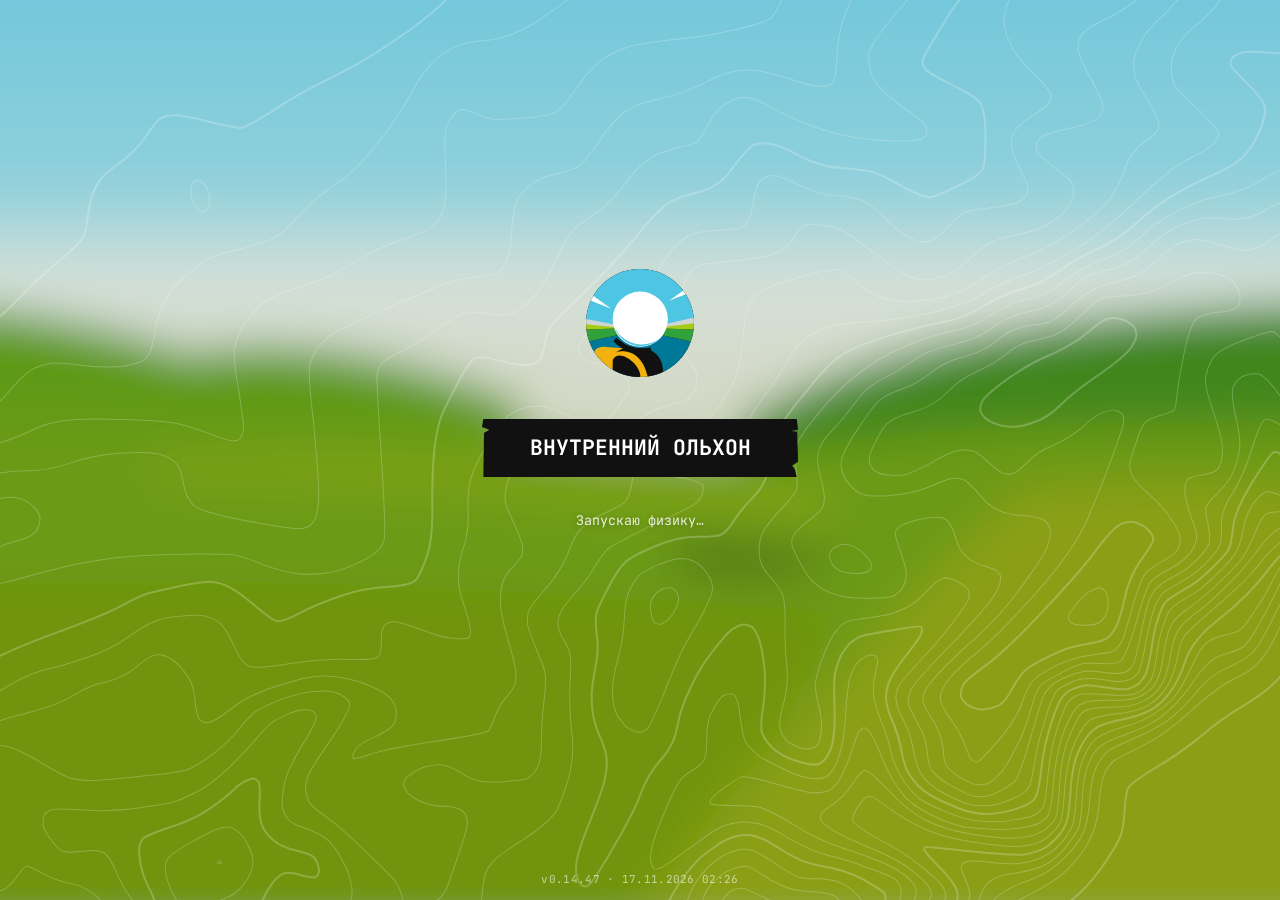
==== commit 0df9b754: "Сайт v0.14.47 · 17.11.2026 02:26" ====
--- a/index.html
+++ b/index.html
@@ -11,9 +11,9 @@
     <meta name="apple-mobile-web-app-capable" content="yes" />
     <meta name="mobile-web-app-capable" content="yes" />
     <meta name="apple-mobile-web-app-title" content="Ольхон" />
-    <script type="module" crossorigin src="./assets/main-Bd9semkj.js"></script>
+    <script type="module" crossorigin src="./assets/main-BAkU4ZJn.js"></script>
     <link rel="modulepreload" crossorigin href="./assets/modulepreload-polyfill-P2Xu9kJm.js">
-    <link rel="modulepreload" crossorigin href="./assets/achievements-CbVIl-pT.js">
+    <link rel="modulepreload" crossorigin href="./assets/achievements-QhnaVHcl.js">
     <link rel="modulepreload" crossorigin href="./assets/places-BtUYGuw1.js">
     <link rel="stylesheet" crossorigin href="./assets/main-CbKjM9KF.css">
   </head>
